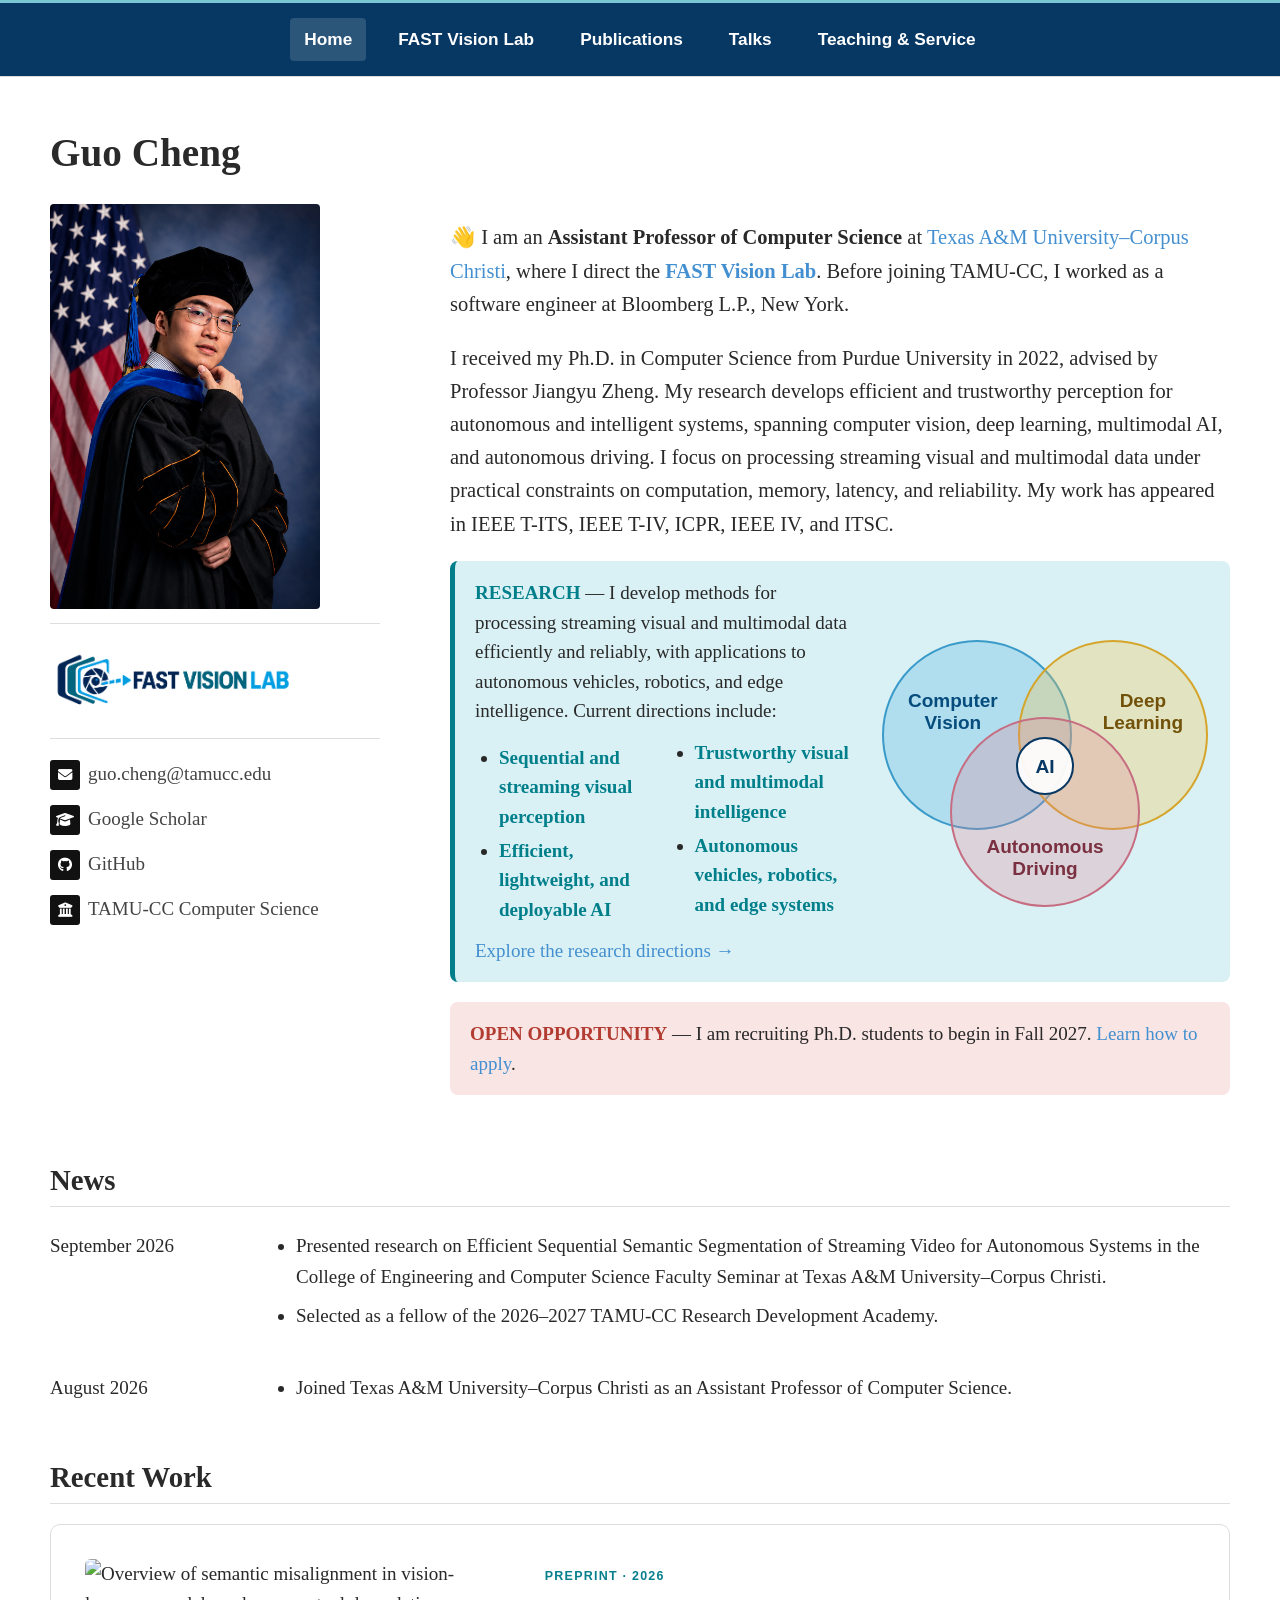
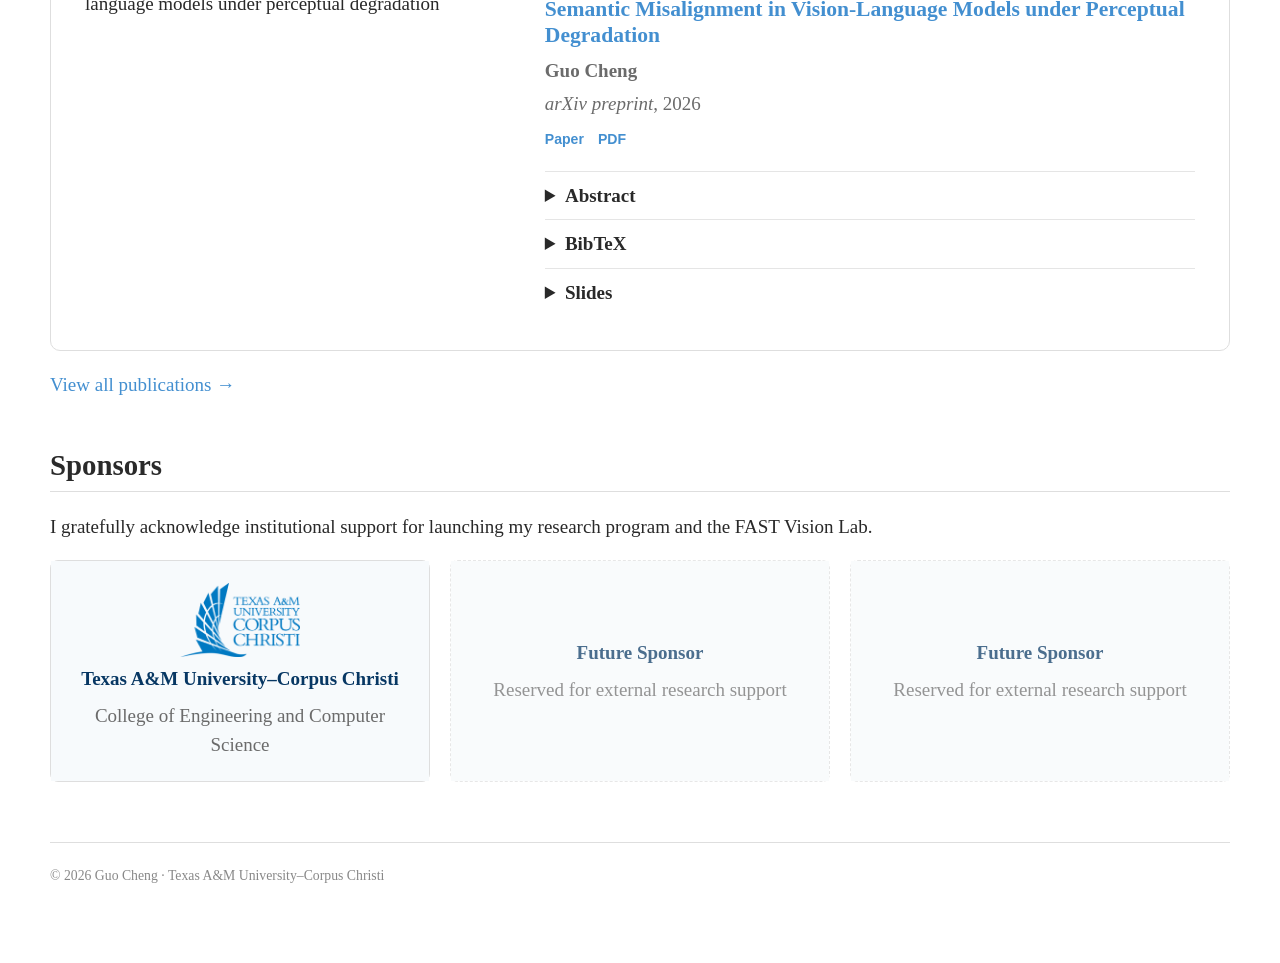
==== index.html @ 3c53c84c "update" ====
<!doctype html><!-- VERSION 13: LARGER HOME TEXT + CURRENT NEWS --><html lang="en"><head><meta charset="utf-8"><meta name="viewport" content="width=device-width,initial-scale=1"><title>Guo Cheng | Computer Science | TAMU-CC</title><meta name="description" content="Guo Cheng is an Assistant Professor of Computer Science at Texas A&M University-Corpus Christi and director of the FAST Vision Lab."><link rel="stylesheet" href="style.css?v=13"><link rel="stylesheet" href="https://cdnjs.cloudflare.com/ajax/libs/font-awesome/6.5.1/css/all.min.css"></head><body>
<nav class="nav" aria-label="Primary navigation"><div class="nav-inner"><a class="active" href="index.html">Home</a><a href="lab.html">FAST Vision Lab</a><a href="publications.html">Publications</a><a href="talks.html">Talks</a><a href="services.html">Teaching &amp; Service</a></div></nav>
<div class="home-shell">
<div class="profile-row">
<aside class="sidebar"><h1>Guo Cheng</h1><img class="portrait" src="assets/profile.jpg" alt="Guo Cheng">
  <div class="lab-mini"><a href="lab.html"><img src="fast-vision-lab-logo.png" width="245" alt="FAST Vision Lab"></a></div>
  <ul class="side-links">
    <li><a href="mailto:guo.cheng@tamucc.edu"><i class="fa-solid fa-envelope"></i>guo.cheng@tamucc.edu</a></li>
    <li><a href="https://scholar.google.com/citations?user=oC_HjTEAAAAJ&amp;hl=en"><i class="fa-solid fa-graduation-cap"></i>Google Scholar</a></li>
    <li><a href="" aria-label="GitHub profile link to be added"><i class="fa-brands fa-github"></i>GitHub</a></li>
    <li><a href="https://www.tamucc.edu/engineering/departments/computer-science/"><i class="fa-solid fa-building-columns"></i>TAMU-CC Computer Science</a></li>
  </ul>
</aside>
<main class="main">
  <section class="intro"><p>👋 I am an <strong>Assistant Professor of Computer Science</strong> at <a href="https://www.tamucc.edu/">Texas A&amp;M University&ndash;Corpus Christi</a>, where I direct the <a href="lab.html"><strong>FAST Vision Lab</strong></a>. Before joining TAMU-CC, I worked as a software engineer at Bloomberg L.P., New York.</p>
  <p>I received my Ph.D. in Computer Science from Purdue University in 2022, advised by Professor Jiangyu Zheng. My research develops efficient and trustworthy perception for autonomous and intelligent systems, spanning computer vision, deep learning, multimodal AI, and autonomous driving. I focus on processing streaming visual and multimodal data under practical constraints on computation, memory, latency, and reliability. My work has appeared in IEEE T-ITS, IEEE T-IV, ICPR, IEEE IV, and ITSC.</p></section>
  <div class="notice research"><div class="research-box-layout"><div><strong>RESEARCH</strong> &mdash; I develop methods for processing streaming visual and multimodal data efficiently and reliably, with applications to autonomous vehicles, robotics, and edge intelligence. Current directions include:
    <ul class="research-list"><li><strong>Sequential and streaming visual perception</strong></li><li><strong>Efficient, lightweight, and deployable AI</strong></li><li><strong>Trustworthy visual and multimodal intelligence</strong></li><li><strong>Autonomous vehicles, robotics, and edge systems</strong></li></ul>
    <a href="lab.html#research">Explore the research directions &rarr;</a></div>
    <div class="research-map" role="img" aria-label="Three-circle Venn diagram of Computer Vision, Deep Learning, and Autonomous Driving, with AI at their shared center"><div class="venn-circle venn-vision"><span>Computer<br>Vision</span></div><div class="venn-circle venn-learning"><span>Deep<br>Learning</span></div><div class="venn-circle venn-driving"><span>Autonomous<br>Driving</span></div><div class="venn-core">AI</div></div></div>
  </div>
  <div class="notice open"><strong>OPEN OPPORTUNITY</strong> &mdash; I am recruiting Ph.D. students to begin in Fall 2027. <a href="lab.html#join">Learn how to apply</a>.</div>

</main>
</div>
<div class="home-wide">

  <section><h2>News</h2>
    <div class="news-row"><div class="news-date">September 2026</div><ul><li>Presented research on Efficient Sequential Semantic Segmentation of Streaming Video for Autonomous Systems in the College of Engineering and Computer Science Faculty Seminar at Texas A&amp;M University&ndash;Corpus Christi.</li><li>Selected as a fellow of the 2026&ndash;2027 TAMU-CC Research Development Academy.</li></ul></div>
    <div class="news-row"><div class="news-date">August 2026</div><ul><li>Joined Texas A&amp;M University&ndash;Corpus Christi as an Assistant Professor of Computer Science.</li></ul></div>
  </section>

  <section><h2>Recent Work</h2>
    <article class="featured-work">
      <div class="work-visual"><img class="work-image" src="assets/vlm-degradation-figure.png" alt="Overview of semantic misalignment in vision-language models under perceptual degradation"></div>
      <div class="work-details"><span class="work-type">Preprint &middot; 2026</span><h3><a href="https://arxiv.org/abs/2601.08355">Semantic Misalignment in Vision-Language Models under Perceptual Degradation</a></h3><p class="authors"><strong>Guo Cheng</strong></p><p class="venue"><em>arXiv preprint</em>, 2026</p><div class="links"><a href="https://arxiv.org/abs/2601.08355">Paper</a><a href="https://arxiv.org/pdf/2601.08355">PDF</a></div>
      <div class="work-extras"><details><summary>Abstract</summary><p>Vision-language models are increasingly used in autonomous driving and embodied AI, but their behavior under realistic visual-perception degradation remains insufficiently understood. This work studies semantic misalignment using controlled degradation of semantic segmentation on Cityscapes. It introduces language-level measures of hallucination, critical omission, and safety misinterpretation, revealing a disconnect between pixel-level robustness and downstream multimodal reliability.</p></details>
      <details><summary>BibTeX</summary><pre><code>@article{cheng2026semantic,
  title={Semantic Misalignment in Vision-Language Models
         under Perceptual Degradation},
  author={Cheng, Guo},
  journal={arXiv preprint arXiv:2601.08355},
  year={2026}
}</code></pre></details>
      <details><summary>Slides</summary><p>Presentation slides will be added when a public version is available.</p></details></div></div>
    </article>
    <p><a href="publications.html">View all publications &rarr;</a></p>
  </section>

  <section><h2>Sponsors</h2><p>I gratefully acknowledge institutional support for launching my research program and the FAST Vision Lab.</p>
    <div class="sponsor-grid">
      <a class="sponsor-card" href="https://www.tamucc.edu/engineering/" aria-label="Texas A&amp;M University-Corpus Christi College of Engineering and Computer Science"><div class="sponsor-placeholder"><img class="sponsor-logo" src="assets/tamucc-coecs-logo.png" alt="TAMU-CC College of Engineering and Computer Science"><strong>Texas A&amp;M University&ndash;Corpus Christi</strong><span>College of Engineering and Computer Science</span></div></a>
      <div class="sponsor-card future"><div class="sponsor-placeholder"><strong>Future Sponsor</strong><span>Reserved for external research support</span></div></div>
      <div class="sponsor-card future"><div class="sponsor-placeholder"><strong>Future Sponsor</strong><span>Reserved for external research support</span></div></div>
    </div>
  </section>
  <footer class="footer">&copy; <span class="year">2026</span> Guo Cheng &middot; Texas A&amp;M University&ndash;Corpus Christi</footer>
</div></div><script>document.querySelectorAll('.year').forEach(e=>e.textContent=new Date().getFullYear())</script></body></html>
---- style.css ----
:root{--navy:#073763;--teal:#087f8c;--cyan:#00a7cf;--sea-blue:#d9f1f4;--sea-blue-emphasis:#007f8b;--ink:#292929;--muted:#6b6b6b;--line:#dedede;--paper:#fff;--soft:#f6f8fa;--red:#b23b32;--max:1500px}
*{box-sizing:border-box}html{scroll-behavior:smooth}body{margin:0;background:var(--paper);color:var(--ink);font-family:Georgia,"Times New Roman",serif;font-size:17px;line-height:1.55}a{color:#438fd0;text-decoration:none}a:hover,a:focus{text-decoration:underline;color:var(--teal)}
.nav{border-top:3px solid #78c5d4;border-bottom:1px solid var(--line);background:var(--navy)}.nav-inner{max-width:var(--max);margin:auto;padding:15px 50px;display:flex;align-items:center;justify-content:center;gap:18px;flex-wrap:wrap}.nav a{padding:8px 14px;color:#fff;font-family:"Segoe UI",Arial,sans-serif;font-size:1.08rem;font-weight:600;border-radius:4px}.nav a:hover,.nav a.active{background:rgba(255,255,255,.15);color:#fff;text-decoration:none}
.home-shell{max-width:var(--max);margin:auto;padding:54px 50px}.profile-row{display:grid;grid-template-columns:330px minmax(0,1fr);column-gap:70px;align-items:start}.sidebar{position:static;min-width:0}.sidebar h1{margin:0 0 30px;font-size:2.45rem;line-height:1.1}.portrait{width:100%;max-width:270px;display:block;border-radius:4px}.lab-mini{margin:14px 0;padding:16px 0;border-top:1px solid var(--line);border-bottom:1px solid var(--line)}.lab-mini img{width:245px;max-width:100%;height:auto;display:block}.side-links{list-style:none;margin:20px 0;padding:0}.side-links li{margin:14px 0}.side-links i{display:inline-grid;place-items:center;width:30px;height:30px;margin-right:8px;background:#111;color:#fff;border-radius:3px;font-size:.9rem}.side-links a{color:#444}.main{min-width:0;padding-top:70px}.home-wide{width:100%;min-width:0;margin-top:24px;clear:both}.intro{font-size:1.06rem}.notice{margin:20px 0;padding:17px 20px;border-radius:8px}.notice.research{background:var(--sea-blue);border-left:5px solid var(--sea-blue-emphasis)}.notice.open{background:#f9e5e3}.notice.research .research-box-layout>div>strong,.notice.research .research-list strong{color:var(--sea-blue-emphasis)}.notice.open strong{color:var(--red)}.home-open{margin:0 0 32px}
h1,h2,h3{color:#2a2a2a;line-height:1.22}h2{margin:48px 0 20px;padding-bottom:8px;border-bottom:1px solid var(--line);font-size:1.65rem}h3{font-size:1.13rem}.research-box-layout{display:grid;grid-template-columns:minmax(0,1fr) 330px;gap:25px;align-items:center}.research-list{columns:2;column-gap:35px;margin:12px 0 9px;padding-left:24px}.research-list li{margin:5px 0;break-inside:avoid}.research-map{position:relative;height:270px;min-width:300px}.venn-circle{position:absolute;width:190px;height:190px;border:2px solid;border-radius:50%;font-family:"Segoe UI",Arial,sans-serif;font-weight:800;text-align:center}.venn-circle span{position:absolute;line-height:1.18}.venn-vision{left:2px;top:3px;border-color:#3a9ac9;background:rgba(83,176,220,.30);color:#064d7d}.venn-vision span{left:24px;top:48px}.venn-learning{right:2px;top:3px;border-color:#d5a52c;background:rgba(244,196,75,.30);color:#72520a}.venn-learning span{right:23px;top:48px}.venn-driving{left:70px;bottom:0;border-color:#c76d82;background:rgba(222,125,147,.27);color:#7a3040}.venn-driving span{left:50%;bottom:24px;transform:translateX(-50%)}.venn-core{position:absolute;left:50%;top:48%;transform:translate(-50%,-50%);z-index:4;display:grid;place-items:center;width:58px;height:58px;border:2px solid var(--navy);border-radius:50%;background:rgba(255,255,255,.92);color:var(--navy);font-family:"Segoe UI",Arial,sans-serif;font-size:1.2rem;font-weight:900}.year-block{display:grid;grid-template-columns:100px minmax(0,1fr);gap:24px;margin:15px 0 26px}.year-label{font-weight:bold;color:var(--navy)}.year-items{margin:0;padding-left:22px}.year-items li{margin-bottom:9px}.news-row{display:grid;grid-template-columns:190px minmax(0,1fr);gap:34px;margin:24px 0 34px}.news-date{font-weight:400}.news-row ul{margin:0;padding-left:22px}.news-row li{margin:0 0 8px}
.work-type{color:var(--teal);font-family:"Segoe UI",Arial,sans-serif;font-size:.78rem;font-weight:800;letter-spacing:.1em;text-transform:uppercase}.authors,.venue{margin:4px 0;color:var(--muted)}.links a{display:inline-block;margin:7px 14px 0 0;font-family:"Segoe UI",Arial,sans-serif;font-size:.88rem;font-weight:700}.featured-work{display:grid;grid-template-columns:minmax(260px,38%) minmax(0,1fr);gap:38px;padding:34px;border:1px solid var(--line);border-radius:10px;background:#fff}.work-visual{min-height:320px}.work-image{display:block;width:100%;height:100%;min-height:320px;max-height:460px;object-fit:contain;border-radius:6px;background:#fff}.figure-placeholder{height:100%;min-height:320px;display:flex;flex-direction:column;align-items:center;justify-content:center;gap:9px;padding:25px;background:linear-gradient(145deg,#eef4f7,#dce8ed);border:1px dashed #aabcc5;border-radius:6px;color:#617680;font-family:"Segoe UI",Arial,sans-serif;text-align:center}.figure-placeholder span{font-size:.9rem}.work-details h3{font-size:1.35rem;margin:7px 0}.work-extras{margin-top:18px}.work-extras details{padding:9px 0;border-top:1px solid #e5e5e5}.work-extras summary{cursor:pointer;font-weight:700}.work-extras pre{overflow:auto;padding:14px;background:var(--soft);border-radius:5px;font-size:.82rem;line-height:1.4}.sponsor-grid{display:grid;grid-template-columns:repeat(3,1fr);gap:20px}.sponsor-card{min-height:170px;display:block;border:1px solid var(--line);border-radius:8px;background:#fff;color:var(--ink)}.sponsor-card:hover{text-decoration:none;box-shadow:0 6px 20px rgba(7,55,99,.1)}.sponsor-placeholder{height:100%;min-height:170px;display:flex;flex-direction:column;align-items:center;justify-content:center;gap:7px;padding:22px;text-align:center;background:#f7fafc}.sponsor-logo{display:block;max-width:250px;max-height:74px;object-fit:contain}.sponsor-placeholder strong{color:var(--navy)}.sponsor-placeholder span,.sponsor-placeholder small{color:var(--muted)}.sponsor-card.future{border-style:dashed;opacity:.72}
.page{max-width:var(--max);margin:auto;padding:50px}.lab-hero{display:grid;grid-template-columns:minmax(260px,500px) minmax(0,1fr);gap:55px;align-items:center;padding:28px 0 42px;border-bottom:1px solid var(--line)}.lab-hero img{width:100%;height:auto}.lab-hero h1{font-size:3rem;margin:0 0 10px}.tagline{font-size:1.18rem;color:var(--muted)}.lab-subnav{position:sticky;top:0;z-index:10;margin:0 -50px;padding:10px 50px;background:rgba(255,255,255,.96);border-bottom:1px solid var(--line);font-family:"Segoe UI",Arial,sans-serif}.lab-subnav a{margin-right:22px;color:var(--navy);font-weight:700;font-size:.9rem}.empty-publications{display:grid;grid-template-columns:repeat(3,1fr);gap:18px}.empty-publication{min-height:150px;display:grid;place-items:center;padding:24px;border:1px dashed #aabcc5;border-radius:7px;background:var(--soft);color:var(--muted);text-align:center}
.cards{display:grid;grid-template-columns:repeat(3,1fr);gap:22px}.card{padding:24px;border:1px solid var(--line);border-top:4px solid var(--teal);border-radius:7px;background:#fff}.card .icon{font-size:1.65rem}.card h3{margin:8px 0}.pub{padding:18px 0;border-bottom:1px solid #e7e7e7}.pub .label{color:var(--teal);font-family:"Segoe UI",Arial,sans-serif;font-size:.76rem;font-weight:800;text-transform:uppercase}.pub h3{margin:4px 0}.me{font-weight:bold}.team-card{display:grid;grid-template-columns:150px 1fr;gap:24px;align-items:start;padding:22px;border:1px solid var(--line);border-radius:8px}.team-card img{width:150px;border-radius:5px}.opportunity{padding:25px;background:#f9e5e3;border-left:5px solid var(--red);border-radius:6px}.button{display:inline-block;padding:9px 15px;background:var(--navy);color:#fff!important;border-radius:4px;font-family:"Segoe UI",Arial,sans-serif;font-weight:700}.record{padding:18px 0;border-bottom:1px solid var(--line)}.record p{color:var(--muted)}.columns{display:grid;grid-template-columns:1fr 1fr;gap:40px}.footer{margin-top:60px;padding:22px 0;border-top:1px solid var(--line);color:#888;font-size:.86rem}
.publication-page{max-width:1280px}.pub-list{list-style:none;margin:0;padding:0}.pub-list li{display:grid;grid-template-columns:64px 54px minmax(0,1fr);gap:10px;padding:12px 0;border-bottom:1px solid #ececec}.pub-year{color:var(--muted);font-variant-numeric:tabular-nums}.pub-tag{color:var(--teal);font-family:"Segoe UI",Arial,sans-serif;font-weight:800}.pub-title{font-weight:700}
@media(max-width:950px){.home-shell{padding:35px 24px}.profile-row{grid-template-columns:1fr;gap:10px}.sidebar{position:static}.sidebar h1{margin-bottom:20px}.portrait{max-width:230px}.main{padding-top:15px}.home-wide{margin-top:24px}.research-box-layout{grid-template-columns:1fr}.research-map{max-width:390px;width:100%;margin:0 auto}.lab-hero{grid-template-columns:1fr}.cards,.sponsor-grid,.empty-publications{grid-template-columns:1fr}.featured-work{grid-template-columns:1fr}.page{padding:35px 24px}.lab-subnav{margin:0 -24px;padding:10px 24px}.columns{grid-template-columns:1fr}.team-card{grid-template-columns:1fr}.nav-inner{justify-content:center;padding:12px 18px}}
@media(max-width:600px){body{font-size:16px}.year-block,.news-row{grid-template-columns:1fr;gap:5px}.research-list{columns:1}.pub-list li{grid-template-columns:54px 48px minmax(0,1fr);gap:7px}.nav-inner{gap:4px}.nav a{padding:7px 9px;font-size:.92rem}.lab-hero h1{font-size:2.35rem}.featured-work{padding:20px}.work-visual,.figure-placeholder{min-height:220px}}

/* Home-page readability */
.home-shell,.home-wide{font-size:19px}.home-shell .intro{font-size:1.08em;line-height:1.62}.home-wide h2{font-size:1.8rem}.home-wide .news-row{line-height:1.62}
@media(max-width:600px){.home-shell,.home-wide{font-size:17px}.home-shell .intro{font-size:1em}}
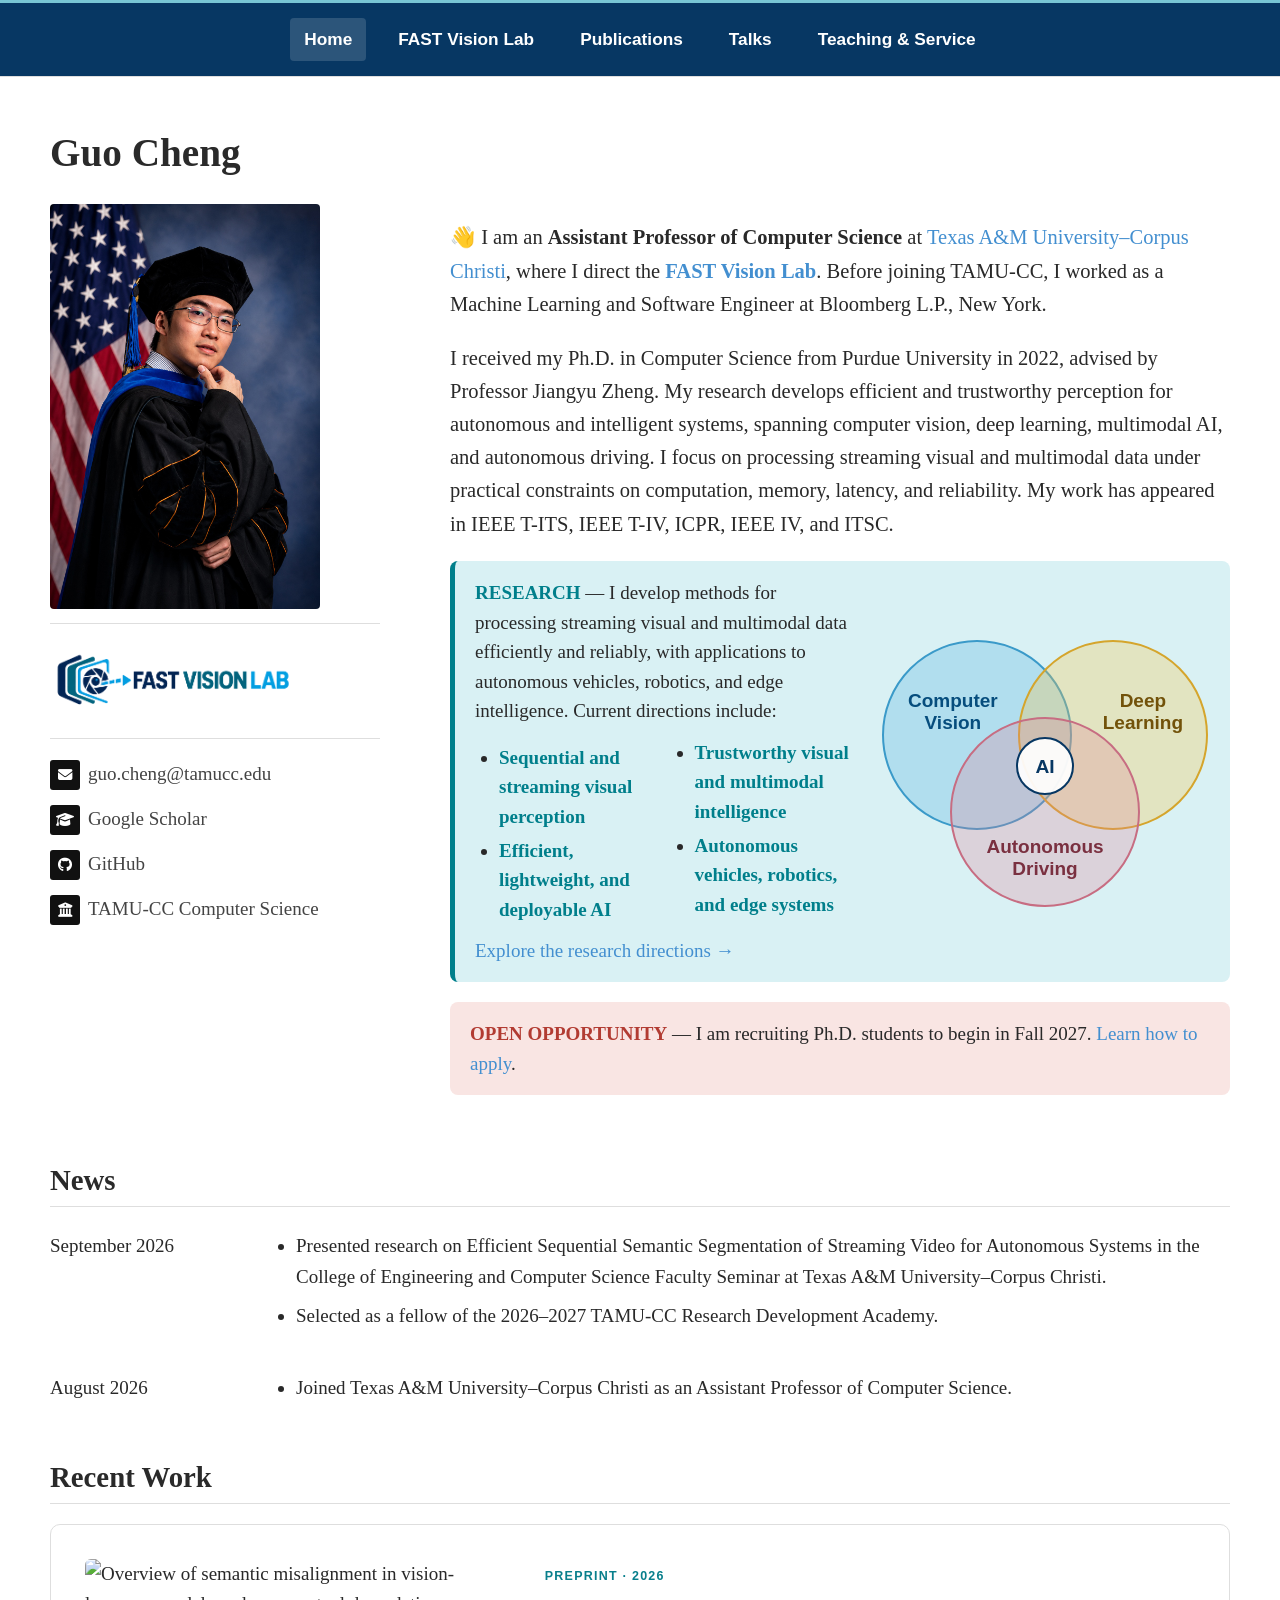
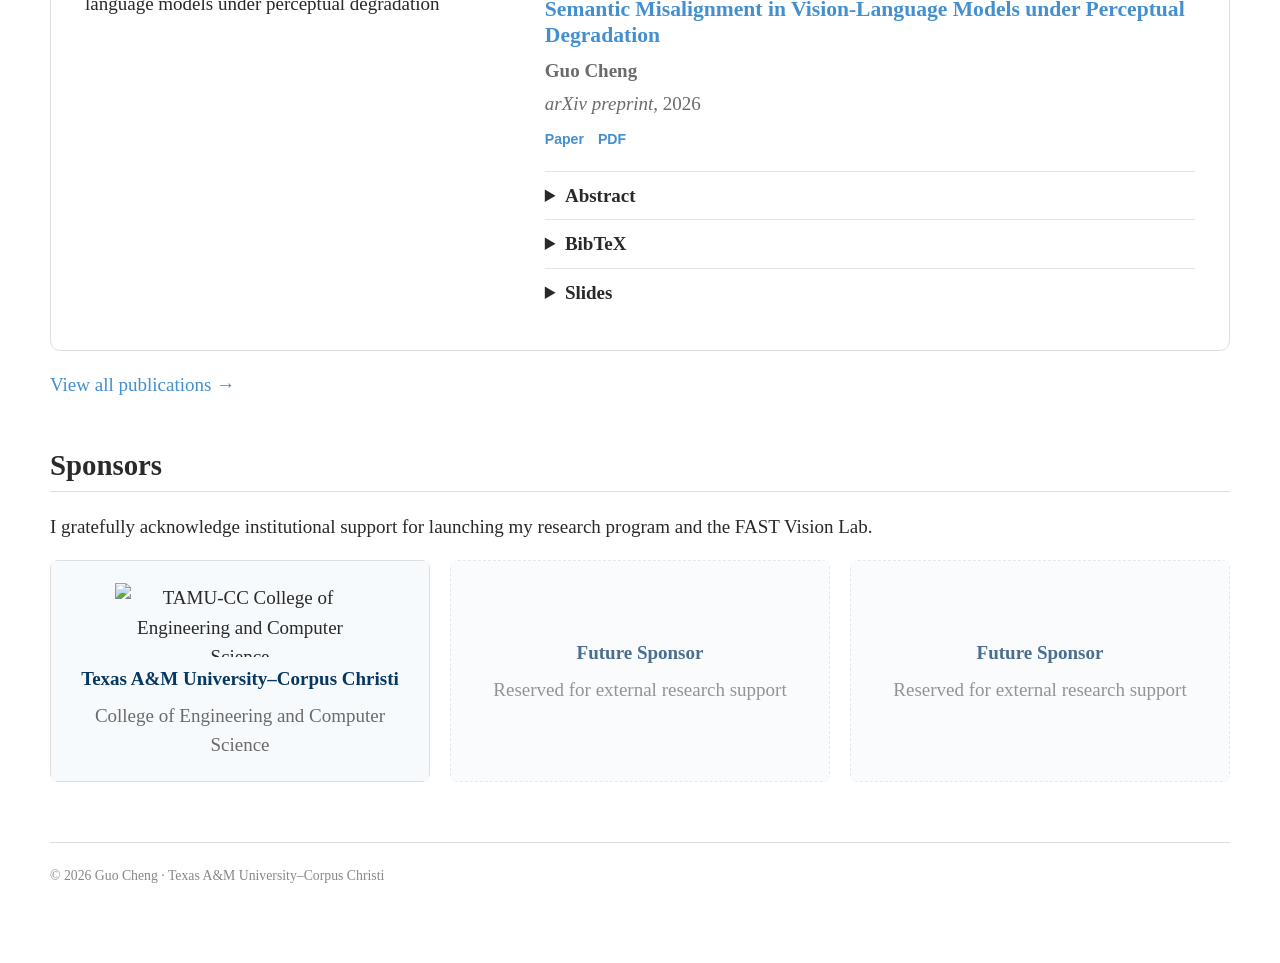
==== commit 8055c050: "update" ====
--- a/index.html
+++ b/index.html
@@ -1,4 +1,4 @@
-<!doctype html><!-- VERSION 13: LARGER HOME TEXT + CURRENT NEWS --><html lang="en"><head><meta charset="utf-8"><meta name="viewport" content="width=device-width,initial-scale=1"><title>Guo Cheng | Computer Science | TAMU-CC</title><meta name="description" content="Guo Cheng is an Assistant Professor of Computer Science at Texas A&M University-Corpus Christi and director of the FAST Vision Lab."><link rel="stylesheet" href="style.css?v=13"><link rel="stylesheet" href="https://cdnjs.cloudflare.com/ajax/libs/font-awesome/6.5.1/css/all.min.css"></head><body>
+<!doctype html><!-- VERSION 14: RESPONSIVE PORTRAIT LAYOUT --><html lang="en"><head><meta charset="utf-8"><meta name="viewport" content="width=device-width,initial-scale=1"><title>Guo Cheng | Computer Science | TAMU-CC</title><meta name="description" content="Guo Cheng is an Assistant Professor of Computer Science at Texas A&M University-Corpus Christi and director of the FAST Vision Lab."><link rel="stylesheet" href="style.css?v=14"><link rel="stylesheet" href="https://cdnjs.cloudflare.com/ajax/libs/font-awesome/6.5.1/css/all.min.css"></head><body>
 <nav class="nav" aria-label="Primary navigation"><div class="nav-inner"><a class="active" href="index.html">Home</a><a href="lab.html">FAST Vision Lab</a><a href="publications.html">Publications</a><a href="talks.html">Talks</a><a href="services.html">Teaching &amp; Service</a></div></nav>
 <div class="home-shell">
 <div class="profile-row">
@@ -12,7 +12,7 @@
   </ul>
 </aside>
 <main class="main">
-  <section class="intro"><p>👋 I am an <strong>Assistant Professor of Computer Science</strong> at <a href="https://www.tamucc.edu/">Texas A&amp;M University&ndash;Corpus Christi</a>, where I direct the <a href="lab.html"><strong>FAST Vision Lab</strong></a>. Before joining TAMU-CC, I worked as a software engineer at Bloomberg L.P., New York.</p>
+  <section class="intro"><p>👋 I am an <strong>Assistant Professor of Computer Science</strong> at <a href="https://www.tamucc.edu/">Texas A&amp;M University&ndash;Corpus Christi</a>, where I direct the <a href="lab.html"><strong>FAST Vision Lab</strong></a>. Before joining TAMU-CC, I worked as a Machine Learning and Software Engineer at Bloomberg L.P., New York.</p>
   <p>I received my Ph.D. in Computer Science from Purdue University in 2022, advised by Professor Jiangyu Zheng. My research develops efficient and trustworthy perception for autonomous and intelligent systems, spanning computer vision, deep learning, multimodal AI, and autonomous driving. I focus on processing streaming visual and multimodal data under practical constraints on computation, memory, latency, and reliability. My work has appeared in IEEE T-ITS, IEEE T-IV, ICPR, IEEE IV, and ITSC.</p></section>
   <div class="notice research"><div class="research-box-layout"><div><strong>RESEARCH</strong> &mdash; I develop methods for processing streaming visual and multimodal data efficiently and reliably, with applications to autonomous vehicles, robotics, and edge intelligence. Current directions include:
     <ul class="research-list"><li><strong>Sequential and streaming visual perception</strong></li><li><strong>Efficient, lightweight, and deployable AI</strong></li><li><strong>Trustworthy visual and multimodal intelligence</strong></li><li><strong>Autonomous vehicles, robotics, and edge systems</strong></li></ul>
@@ -49,7 +49,7 @@
 
   <section><h2>Sponsors</h2><p>I gratefully acknowledge institutional support for launching my research program and the FAST Vision Lab.</p>
     <div class="sponsor-grid">
-      <a class="sponsor-card" href="https://www.tamucc.edu/engineering/" aria-label="Texas A&amp;M University-Corpus Christi College of Engineering and Computer Science"><div class="sponsor-placeholder"><img class="sponsor-logo" src="assets/tamucc-coecs-logo.png" alt="TAMU-CC College of Engineering and Computer Science"><strong>Texas A&amp;M University&ndash;Corpus Christi</strong><span>College of Engineering and Computer Science</span></div></a>
+      <a class="sponsor-card" href="https://www.tamucc.edu/engineering/" aria-label="Texas A&amp;M University-Corpus Christi College of Engineering and Computer Science"><div class="sponsor-placeholder"><img class="sponsor-logo" src="assets/tamucc-coecs-logo.jpg" alt="TAMU-CC College of Engineering and Computer Science"><strong>Texas A&amp;M University&ndash;Corpus Christi</strong><span>College of Engineering and Computer Science</span></div></a>
       <div class="sponsor-card future"><div class="sponsor-placeholder"><strong>Future Sponsor</strong><span>Reserved for external research support</span></div></div>
       <div class="sponsor-card future"><div class="sponsor-placeholder"><strong>Future Sponsor</strong><span>Reserved for external research support</span></div></div>
     </div>
--- a/style.css
+++ b/style.css
@@ -12,4 +12,5 @@
 
 /* Home-page readability */
 .home-shell,.home-wide{font-size:19px}.home-shell .intro{font-size:1.08em;line-height:1.62}.home-wide h2{font-size:1.8rem}.home-wide .news-row{line-height:1.62}
+@media(min-width:951px) and (max-width:1250px){.profile-row{grid-template-columns:280px minmax(0,1fr);column-gap:40px}.research-box-layout{grid-template-columns:minmax(0,1fr)}.research-list{columns:1}.research-map{width:100%;max-width:390px;min-width:0;margin:12px auto 0}}
 @media(max-width:600px){.home-shell,.home-wide{font-size:17px}.home-shell .intro{font-size:1em}}
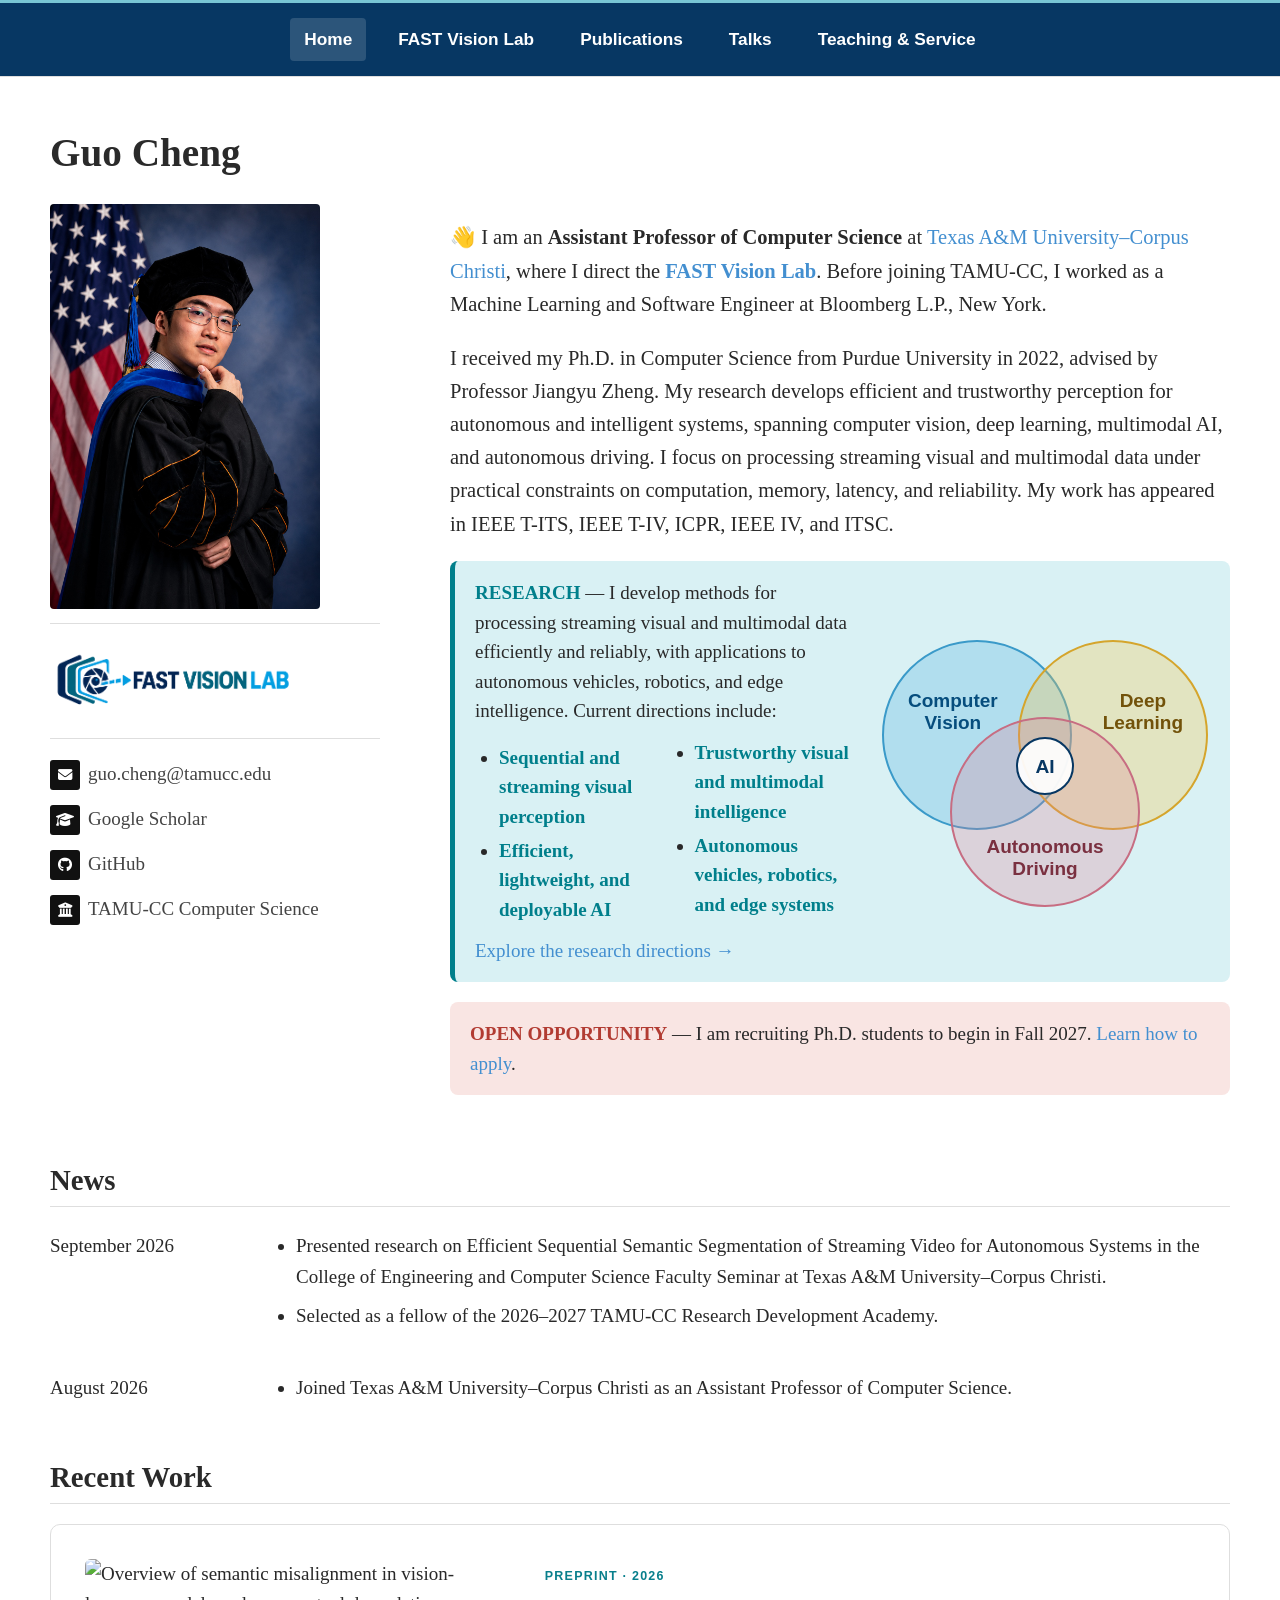
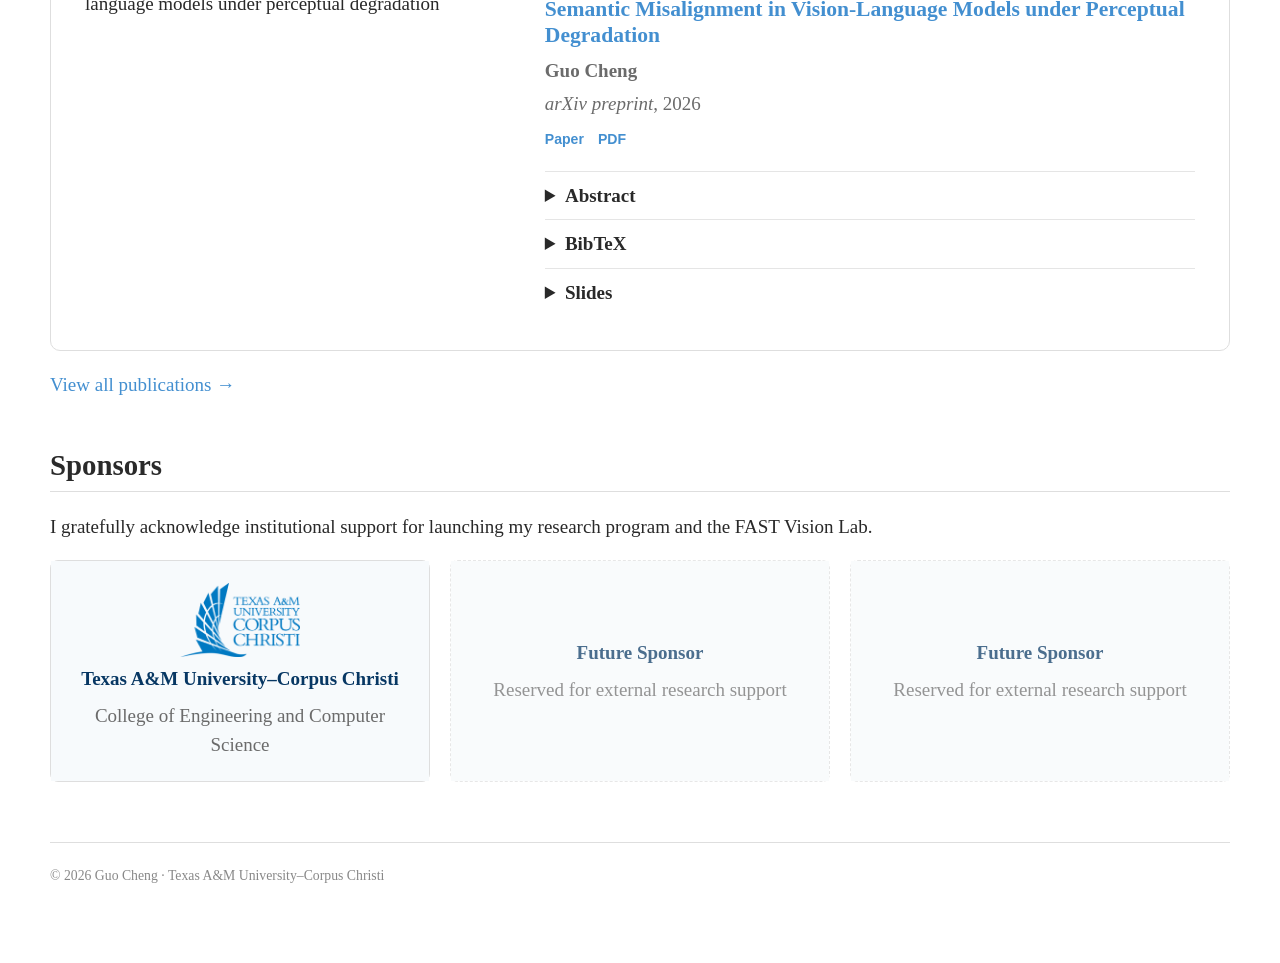
==== commit 5178fd93: "update" ====
--- a/index.html
+++ b/index.html
@@ -49,7 +49,7 @@
 
   <section><h2>Sponsors</h2><p>I gratefully acknowledge institutional support for launching my research program and the FAST Vision Lab.</p>
     <div class="sponsor-grid">
-      <a class="sponsor-card" href="https://www.tamucc.edu/engineering/" aria-label="Texas A&amp;M University-Corpus Christi College of Engineering and Computer Science"><div class="sponsor-placeholder"><img class="sponsor-logo" src="assets/tamucc-coecs-logo.jpg" alt="TAMU-CC College of Engineering and Computer Science"><strong>Texas A&amp;M University&ndash;Corpus Christi</strong><span>College of Engineering and Computer Science</span></div></a>
+      <a class="sponsor-card" href="https://www.tamucc.edu/engineering/" aria-label="Texas A&amp;M University-Corpus Christi College of Engineering and Computer Science"><div class="sponsor-placeholder"><img class="sponsor-logo" src="assets/tamucc-coecs-logo.png" alt="TAMU-CC College of Engineering and Computer Science"><strong>Texas A&amp;M University&ndash;Corpus Christi</strong><span>College of Engineering and Computer Science</span></div></a>
       <div class="sponsor-card future"><div class="sponsor-placeholder"><strong>Future Sponsor</strong><span>Reserved for external research support</span></div></div>
       <div class="sponsor-card future"><div class="sponsor-placeholder"><strong>Future Sponsor</strong><span>Reserved for external research support</span></div></div>
     </div>
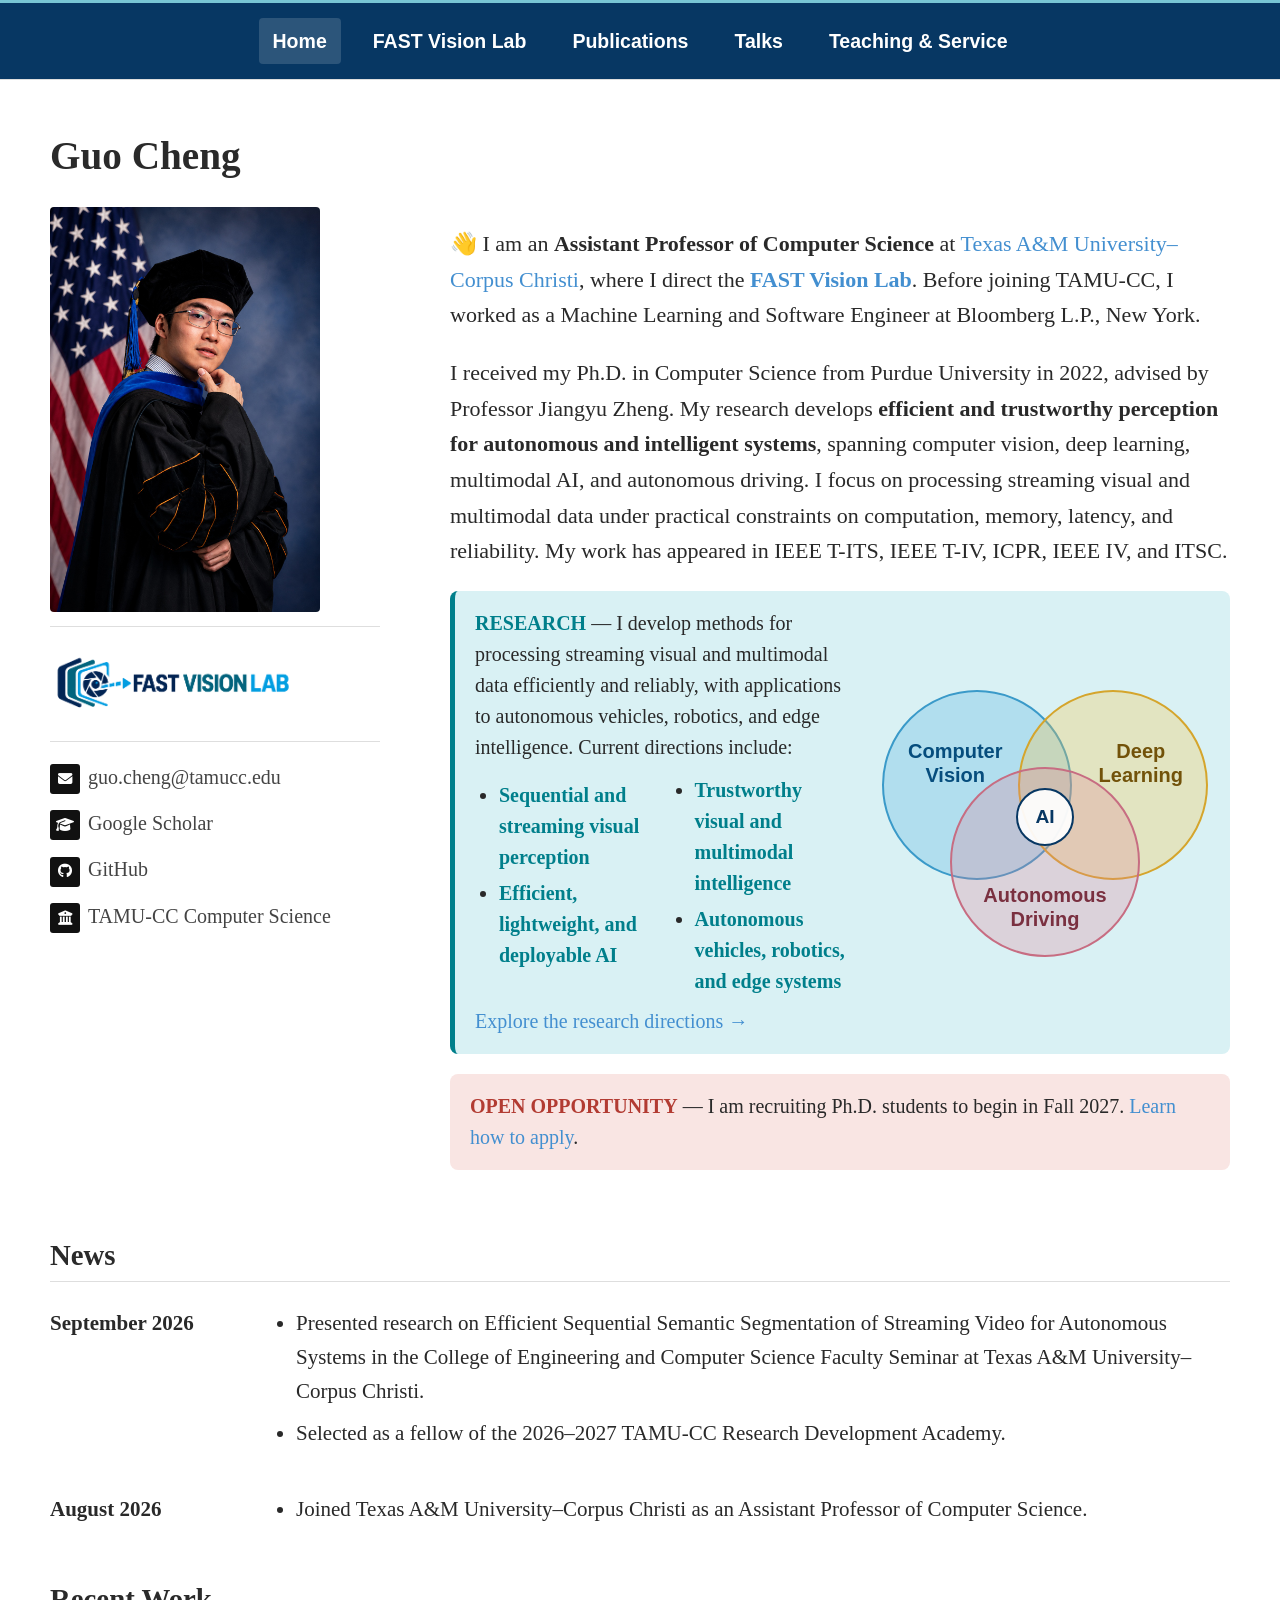
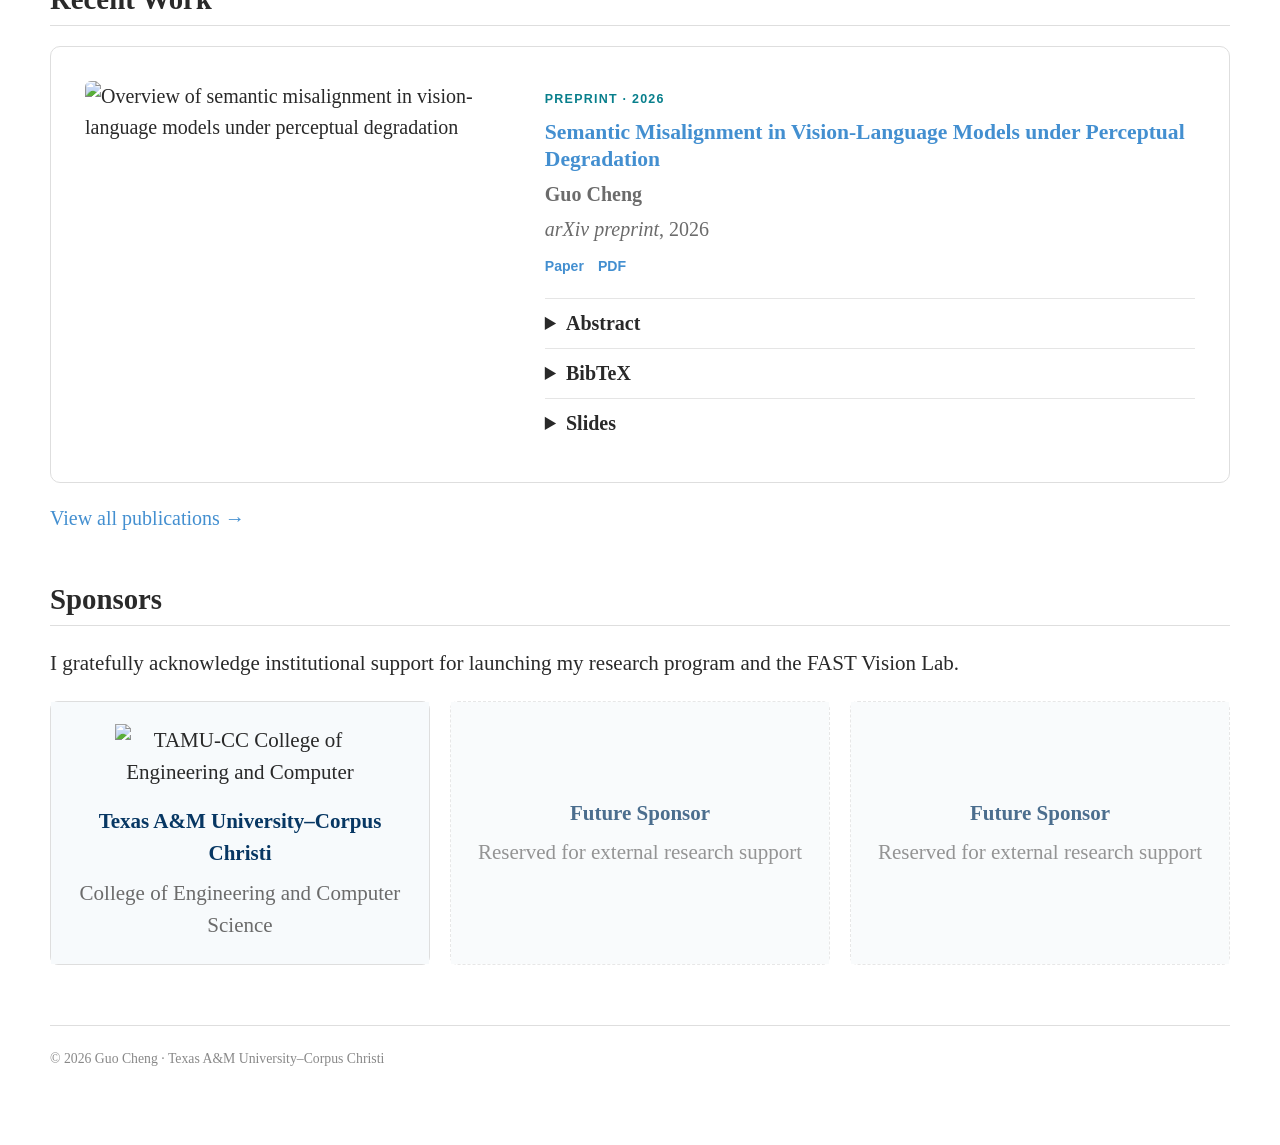
==== commit 1a46efec: "update" ====
--- a/index.html
+++ b/index.html
@@ -1,4 +1,4 @@
-<!doctype html><!-- VERSION 14: RESPONSIVE PORTRAIT LAYOUT --><html lang="en"><head><meta charset="utf-8"><meta name="viewport" content="width=device-width,initial-scale=1"><title>Guo Cheng | Computer Science | TAMU-CC</title><meta name="description" content="Guo Cheng is an Assistant Professor of Computer Science at Texas A&M University-Corpus Christi and director of the FAST Vision Lab."><link rel="stylesheet" href="style.css?v=14"><link rel="stylesheet" href="https://cdnjs.cloudflare.com/ajax/libs/font-awesome/6.5.1/css/all.min.css"></head><body>
+<!doctype html><!-- VERSION 15: LARGER TYPOGRAPHY --><html lang="en"><head><meta charset="utf-8"><meta name="viewport" content="width=device-width,initial-scale=1"><title>Guo Cheng | Computer Science | TAMU-CC</title><meta name="description" content="Guo Cheng is an Assistant Professor of Computer Science at Texas A&M University-Corpus Christi and director of the FAST Vision Lab."><link rel="stylesheet" href="style.css?v=15"><link rel="stylesheet" href="https://cdnjs.cloudflare.com/ajax/libs/font-awesome/6.5.1/css/all.min.css"></head><body>
 <nav class="nav" aria-label="Primary navigation"><div class="nav-inner"><a class="active" href="index.html">Home</a><a href="lab.html">FAST Vision Lab</a><a href="publications.html">Publications</a><a href="talks.html">Talks</a><a href="services.html">Teaching &amp; Service</a></div></nav>
 <div class="home-shell">
 <div class="profile-row">
@@ -13,7 +13,7 @@
 </aside>
 <main class="main">
   <section class="intro"><p>👋 I am an <strong>Assistant Professor of Computer Science</strong> at <a href="https://www.tamucc.edu/">Texas A&amp;M University&ndash;Corpus Christi</a>, where I direct the <a href="lab.html"><strong>FAST Vision Lab</strong></a>. Before joining TAMU-CC, I worked as a Machine Learning and Software Engineer at Bloomberg L.P., New York.</p>
-  <p>I received my Ph.D. in Computer Science from Purdue University in 2022, advised by Professor Jiangyu Zheng. My research develops efficient and trustworthy perception for autonomous and intelligent systems, spanning computer vision, deep learning, multimodal AI, and autonomous driving. I focus on processing streaming visual and multimodal data under practical constraints on computation, memory, latency, and reliability. My work has appeared in IEEE T-ITS, IEEE T-IV, ICPR, IEEE IV, and ITSC.</p></section>
+  <p>I received my Ph.D. in Computer Science from Purdue University in 2022, advised by Professor Jiangyu Zheng. My research develops <strong>efficient and trustworthy perception for autonomous and intelligent systems</strong>, spanning computer vision, deep learning, multimodal AI, and autonomous driving. I focus on processing streaming visual and multimodal data under practical constraints on computation, memory, latency, and reliability. My work has appeared in IEEE T-ITS, IEEE T-IV, ICPR, IEEE IV, and ITSC.</p></section>
   <div class="notice research"><div class="research-box-layout"><div><strong>RESEARCH</strong> &mdash; I develop methods for processing streaming visual and multimodal data efficiently and reliably, with applications to autonomous vehicles, robotics, and edge intelligence. Current directions include:
     <ul class="research-list"><li><strong>Sequential and streaming visual perception</strong></li><li><strong>Efficient, lightweight, and deployable AI</strong></li><li><strong>Trustworthy visual and multimodal intelligence</strong></li><li><strong>Autonomous vehicles, robotics, and edge systems</strong></li></ul>
     <a href="lab.html#research">Explore the research directions &rarr;</a></div>
@@ -49,7 +49,7 @@
 
   <section><h2>Sponsors</h2><p>I gratefully acknowledge institutional support for launching my research program and the FAST Vision Lab.</p>
     <div class="sponsor-grid">
-      <a class="sponsor-card" href="https://www.tamucc.edu/engineering/" aria-label="Texas A&amp;M University-Corpus Christi College of Engineering and Computer Science"><div class="sponsor-placeholder"><img class="sponsor-logo" src="assets/tamucc-coecs-logo.png" alt="TAMU-CC College of Engineering and Computer Science"><strong>Texas A&amp;M University&ndash;Corpus Christi</strong><span>College of Engineering and Computer Science</span></div></a>
+      <a class="sponsor-card" href="https://www.tamucc.edu/engineering/" aria-label="Texas A&amp;M University-Corpus Christi College of Engineering and Computer Science"><div class="sponsor-placeholder"><img class="sponsor-logo" src="assets/tamucc-coecs-logo.jpg" alt="TAMU-CC College of Engineering and Computer Science"><strong>Texas A&amp;M University&ndash;Corpus Christi</strong><span>College of Engineering and Computer Science</span></div></a>
       <div class="sponsor-card future"><div class="sponsor-placeholder"><strong>Future Sponsor</strong><span>Reserved for external research support</span></div></div>
       <div class="sponsor-card future"><div class="sponsor-placeholder"><strong>Future Sponsor</strong><span>Reserved for external research support</span></div></div>
     </div>
--- a/style.css
+++ b/style.css
@@ -14,3 +14,7 @@
 .home-shell,.home-wide{font-size:19px}.home-shell .intro{font-size:1.08em;line-height:1.62}.home-wide h2{font-size:1.8rem}.home-wide .news-row{line-height:1.62}
 @media(min-width:951px) and (max-width:1250px){.profile-row{grid-template-columns:280px minmax(0,1fr);column-gap:40px}.research-box-layout{grid-template-columns:minmax(0,1fr)}.research-list{columns:1}.research-map{width:100%;max-width:390px;min-width:0;margin:12px auto 0}}
 @media(max-width:600px){.home-shell,.home-wide{font-size:17px}.home-shell .intro{font-size:1em}}
+
+/* Larger navigation and Home-page typography */
+.nav a{font-size:1.22rem;font-weight:700}.home-shell,.home-wide{font-size:20px}.home-shell .intro{font-size:1.1em}.home-wide .news-row,.home-wide .sponsor-grid,.home-wide>section:last-of-type>p{font-size:1.05em}.home-wide .news-date{font-weight:600}
+@media(max-width:600px){.nav a{font-size:1rem}.home-shell,.home-wide{font-size:18px}.home-shell .intro{font-size:1em}.home-wide .news-row,.home-wide .sponsor-grid,.home-wide>section:last-of-type>p{font-size:1em}}
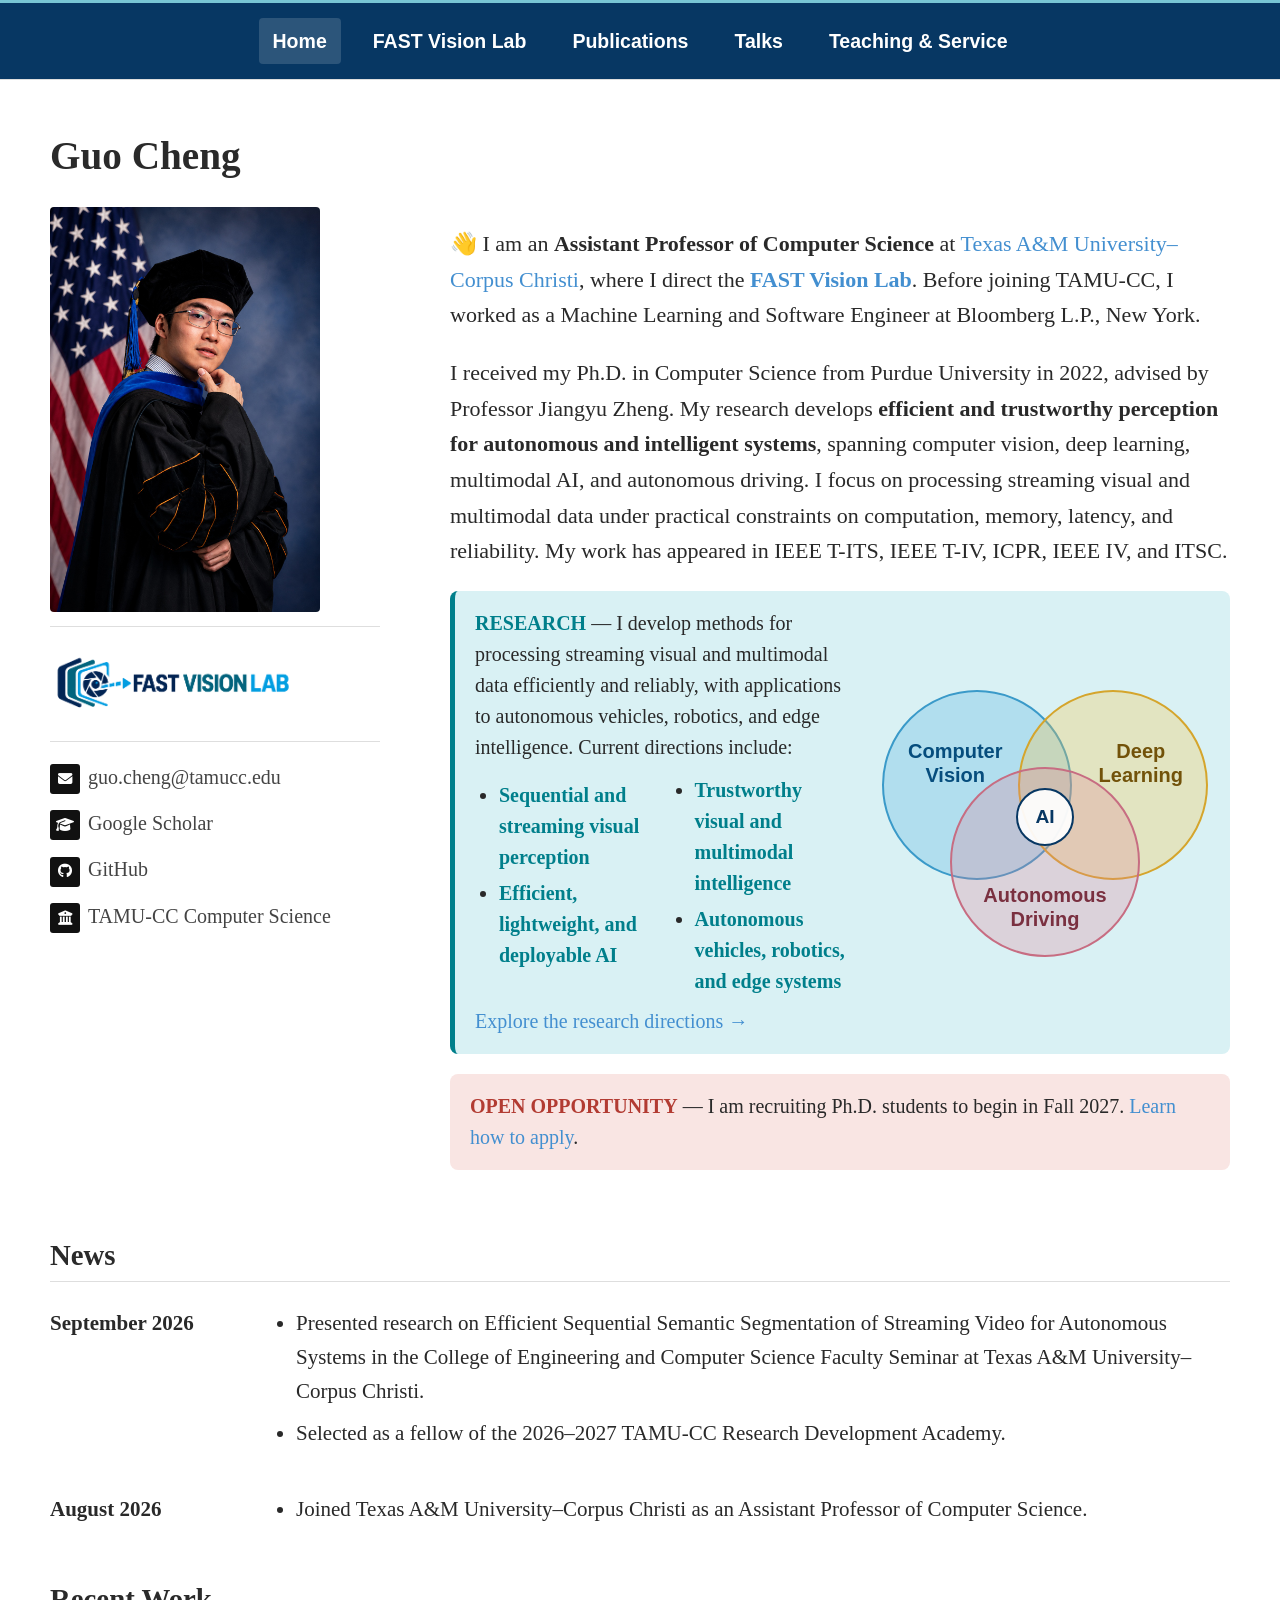
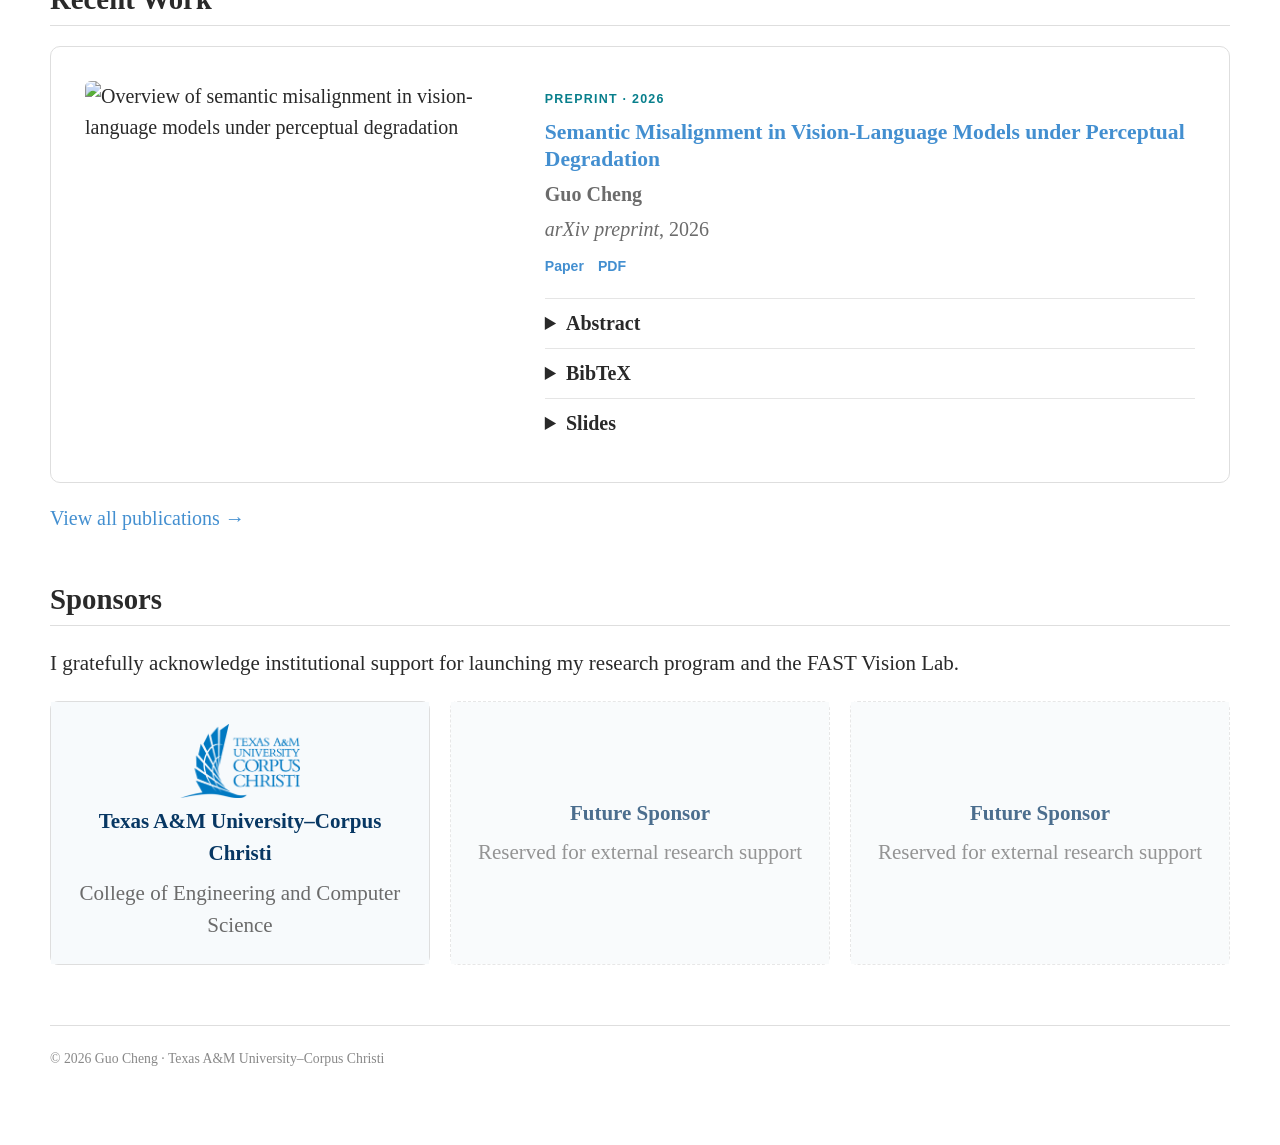
==== commit f564b464: "update" ====
--- a/index.html
+++ b/index.html
@@ -49,7 +49,7 @@
 
   <section><h2>Sponsors</h2><p>I gratefully acknowledge institutional support for launching my research program and the FAST Vision Lab.</p>
     <div class="sponsor-grid">
-      <a class="sponsor-card" href="https://www.tamucc.edu/engineering/" aria-label="Texas A&amp;M University-Corpus Christi College of Engineering and Computer Science"><div class="sponsor-placeholder"><img class="sponsor-logo" src="assets/tamucc-coecs-logo.jpg" alt="TAMU-CC College of Engineering and Computer Science"><strong>Texas A&amp;M University&ndash;Corpus Christi</strong><span>College of Engineering and Computer Science</span></div></a>
+      <a class="sponsor-card" href="https://www.tamucc.edu/engineering/" aria-label="Texas A&amp;M University-Corpus Christi College of Engineering and Computer Science"><div class="sponsor-placeholder"><img class="sponsor-logo" src="assets/tamucc-coecs-logo.png" alt="TAMU-CC College of Engineering and Computer Science"><strong>Texas A&amp;M University&ndash;Corpus Christi</strong><span>College of Engineering and Computer Science</span></div></a>
       <div class="sponsor-card future"><div class="sponsor-placeholder"><strong>Future Sponsor</strong><span>Reserved for external research support</span></div></div>
       <div class="sponsor-card future"><div class="sponsor-placeholder"><strong>Future Sponsor</strong><span>Reserved for external research support</span></div></div>
     </div>
--- a/style.css
+++ b/style.css
@@ -18,3 +18,7 @@
 /* Larger navigation and Home-page typography */
 .nav a{font-size:1.22rem;font-weight:700}.home-shell,.home-wide{font-size:20px}.home-shell .intro{font-size:1.1em}.home-wide .news-row,.home-wide .sponsor-grid,.home-wide>section:last-of-type>p{font-size:1.05em}.home-wide .news-date{font-weight:600}
 @media(max-width:600px){.nav a{font-size:1rem}.home-shell,.home-wide{font-size:18px}.home-shell .intro{font-size:1em}.home-wide .news-row,.home-wide .sponsor-grid,.home-wide>section:last-of-type>p{font-size:1em}}
+
+/* Lab section navigation and year-grouped talks */
+.lab-subnav a{font-size:1.12rem;font-weight:800}.talks-page{font-size:19px}.talks-page>h1{font-size:3rem}.talk-year h2{margin:38px 0 12px;padding:0;border:0;color:var(--navy);font-family:"Segoe UI",Arial,sans-serif;font-size:1.75rem}.talk-list{margin:0;padding-left:32px}.talk-list li{margin:0 0 18px;line-height:1.6}
+@media(max-width:600px){.lab-subnav a{display:inline-block;margin:3px 14px 3px 0;font-size:1rem}.talks-page{font-size:17px}.talks-page>h1{font-size:2.35rem}}
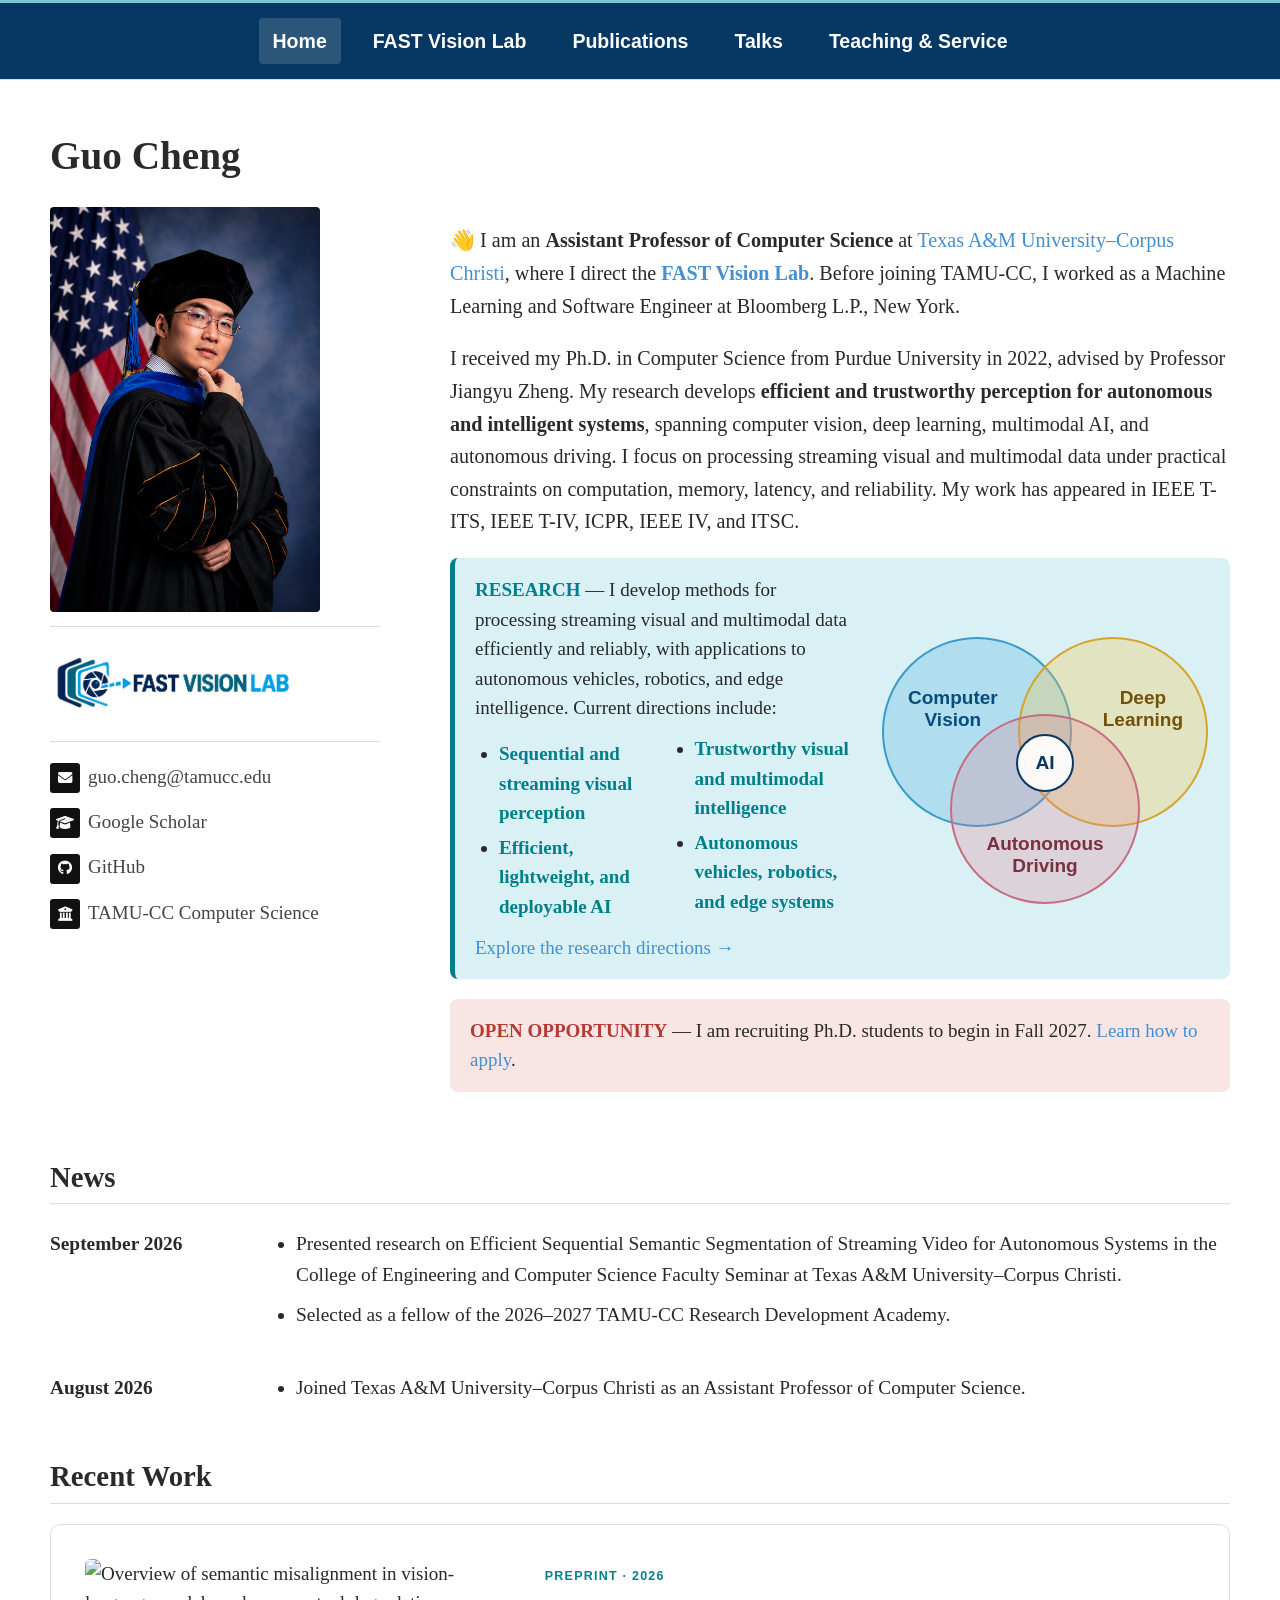
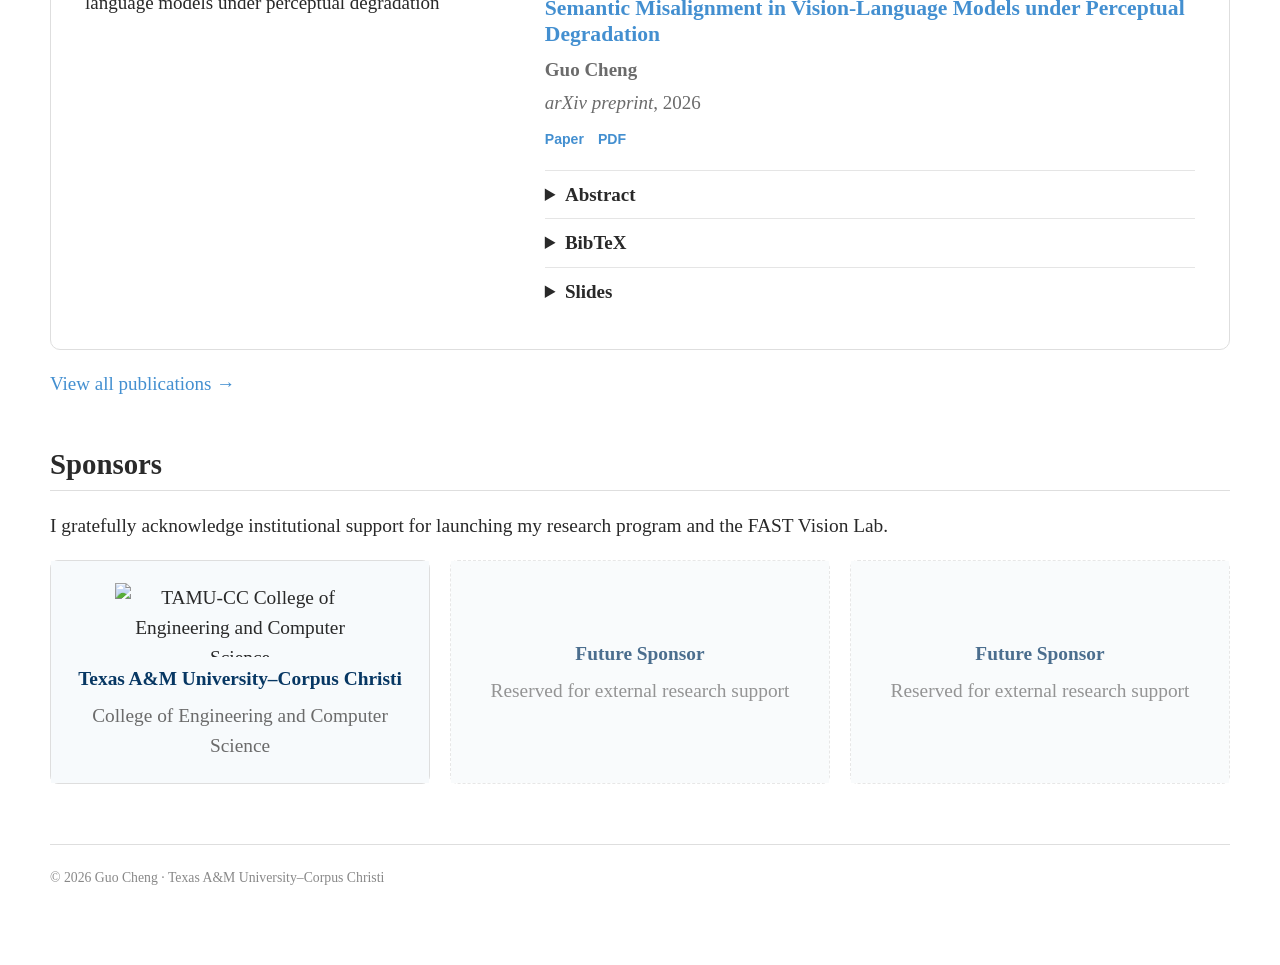
==== commit c0d70671: "update" ====
--- a/index.html
+++ b/index.html
@@ -1,4 +1,4 @@
-<!doctype html><!-- VERSION 15: LARGER TYPOGRAPHY --><html lang="en"><head><meta charset="utf-8"><meta name="viewport" content="width=device-width,initial-scale=1"><title>Guo Cheng | Computer Science | TAMU-CC</title><meta name="description" content="Guo Cheng is an Assistant Professor of Computer Science at Texas A&M University-Corpus Christi and director of the FAST Vision Lab."><link rel="stylesheet" href="style.css?v=15"><link rel="stylesheet" href="https://cdnjs.cloudflare.com/ajax/libs/font-awesome/6.5.1/css/all.min.css"></head><body>
+<!doctype html><!-- VERSION 17: SLIGHTLY SMALLER HOME TEXT --><html lang="en"><head><meta charset="utf-8"><meta name="viewport" content="width=device-width,initial-scale=1"><title>Guo Cheng | Computer Science | TAMU-CC</title><meta name="description" content="Guo Cheng is an Assistant Professor of Computer Science at Texas A&M University-Corpus Christi and director of the FAST Vision Lab."><link rel="stylesheet" href="style.css?v=17"><link rel="stylesheet" href="https://cdnjs.cloudflare.com/ajax/libs/font-awesome/6.5.1/css/all.min.css"></head><body>
 <nav class="nav" aria-label="Primary navigation"><div class="nav-inner"><a class="active" href="index.html">Home</a><a href="lab.html">FAST Vision Lab</a><a href="publications.html">Publications</a><a href="talks.html">Talks</a><a href="services.html">Teaching &amp; Service</a></div></nav>
 <div class="home-shell">
 <div class="profile-row">
@@ -49,7 +49,7 @@
 
   <section><h2>Sponsors</h2><p>I gratefully acknowledge institutional support for launching my research program and the FAST Vision Lab.</p>
     <div class="sponsor-grid">
-      <a class="sponsor-card" href="https://www.tamucc.edu/engineering/" aria-label="Texas A&amp;M University-Corpus Christi College of Engineering and Computer Science"><div class="sponsor-placeholder"><img class="sponsor-logo" src="assets/tamucc-coecs-logo.png" alt="TAMU-CC College of Engineering and Computer Science"><strong>Texas A&amp;M University&ndash;Corpus Christi</strong><span>College of Engineering and Computer Science</span></div></a>
+      <a class="sponsor-card" href="https://www.tamucc.edu/engineering/" aria-label="Texas A&amp;M University-Corpus Christi College of Engineering and Computer Science"><div class="sponsor-placeholder"><img class="sponsor-logo" src="assets/tamucc-coecs-logo.jpg" alt="TAMU-CC College of Engineering and Computer Science"><strong>Texas A&amp;M University&ndash;Corpus Christi</strong><span>College of Engineering and Computer Science</span></div></a>
       <div class="sponsor-card future"><div class="sponsor-placeholder"><strong>Future Sponsor</strong><span>Reserved for external research support</span></div></div>
       <div class="sponsor-card future"><div class="sponsor-placeholder"><strong>Future Sponsor</strong><span>Reserved for external research support</span></div></div>
     </div>
--- a/style.css
+++ b/style.css
@@ -16,8 +16,8 @@
 @media(max-width:600px){.home-shell,.home-wide{font-size:17px}.home-shell .intro{font-size:1em}}
 
 /* Larger navigation and Home-page typography */
-.nav a{font-size:1.22rem;font-weight:700}.home-shell,.home-wide{font-size:20px}.home-shell .intro{font-size:1.1em}.home-wide .news-row,.home-wide .sponsor-grid,.home-wide>section:last-of-type>p{font-size:1.05em}.home-wide .news-date{font-weight:600}
-@media(max-width:600px){.nav a{font-size:1rem}.home-shell,.home-wide{font-size:18px}.home-shell .intro{font-size:1em}.home-wide .news-row,.home-wide .sponsor-grid,.home-wide>section:last-of-type>p{font-size:1em}}
+.nav a{font-size:1.22rem;font-weight:700}.home-shell,.home-wide{font-size:19px}.home-shell .intro{font-size:1.06em}.home-wide .news-row,.home-wide .sponsor-grid,.home-wide>section:last-of-type>p{font-size:1.02em}.home-wide .news-date{font-weight:600}
+@media(max-width:600px){.nav a{font-size:1rem}.home-shell,.home-wide{font-size:17px}.home-shell .intro{font-size:1em}.home-wide .news-row,.home-wide .sponsor-grid,.home-wide>section:last-of-type>p{font-size:1em}}
 
 /* Lab section navigation and year-grouped talks */
 .lab-subnav a{font-size:1.12rem;font-weight:800}.talks-page{font-size:19px}.talks-page>h1{font-size:3rem}.talk-year h2{margin:38px 0 12px;padding:0;border:0;color:var(--navy);font-family:"Segoe UI",Arial,sans-serif;font-size:1.75rem}.talk-list{margin:0;padding-left:32px}.talk-list li{margin:0 0 18px;line-height:1.6}
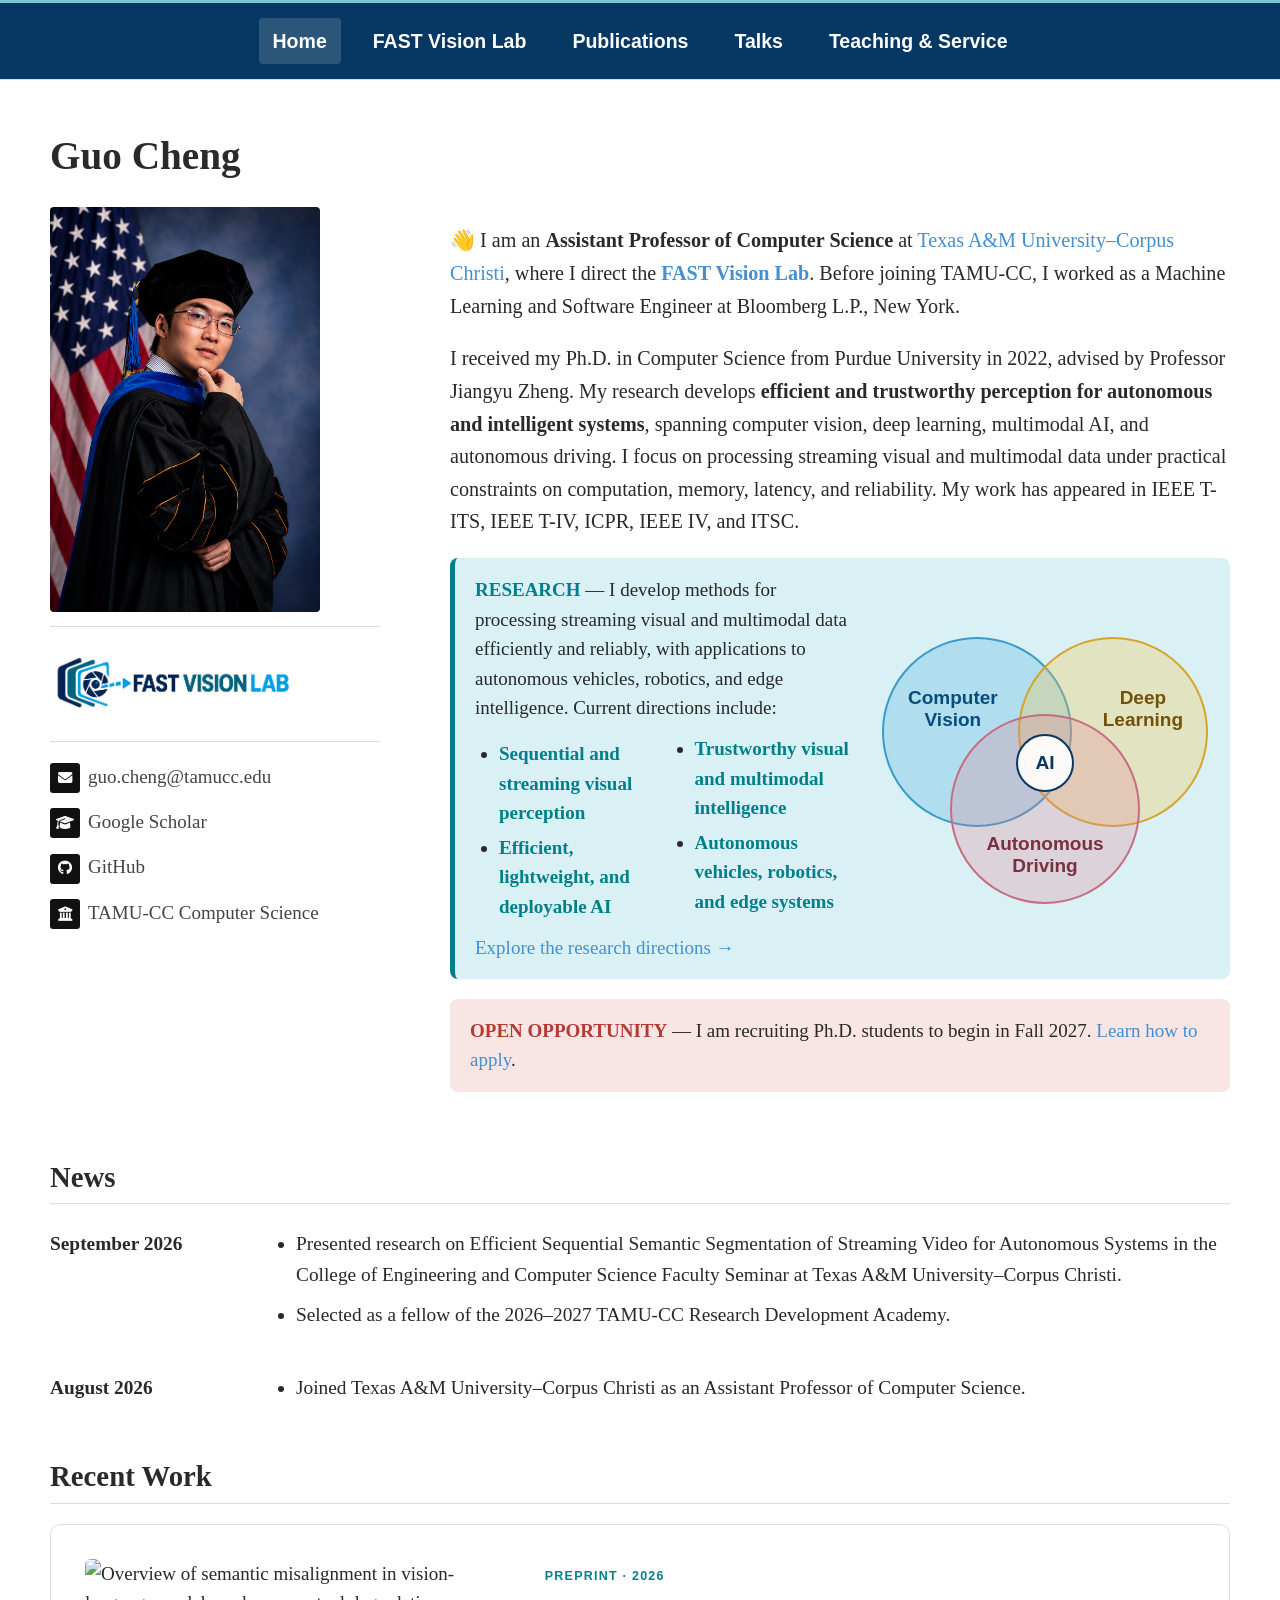
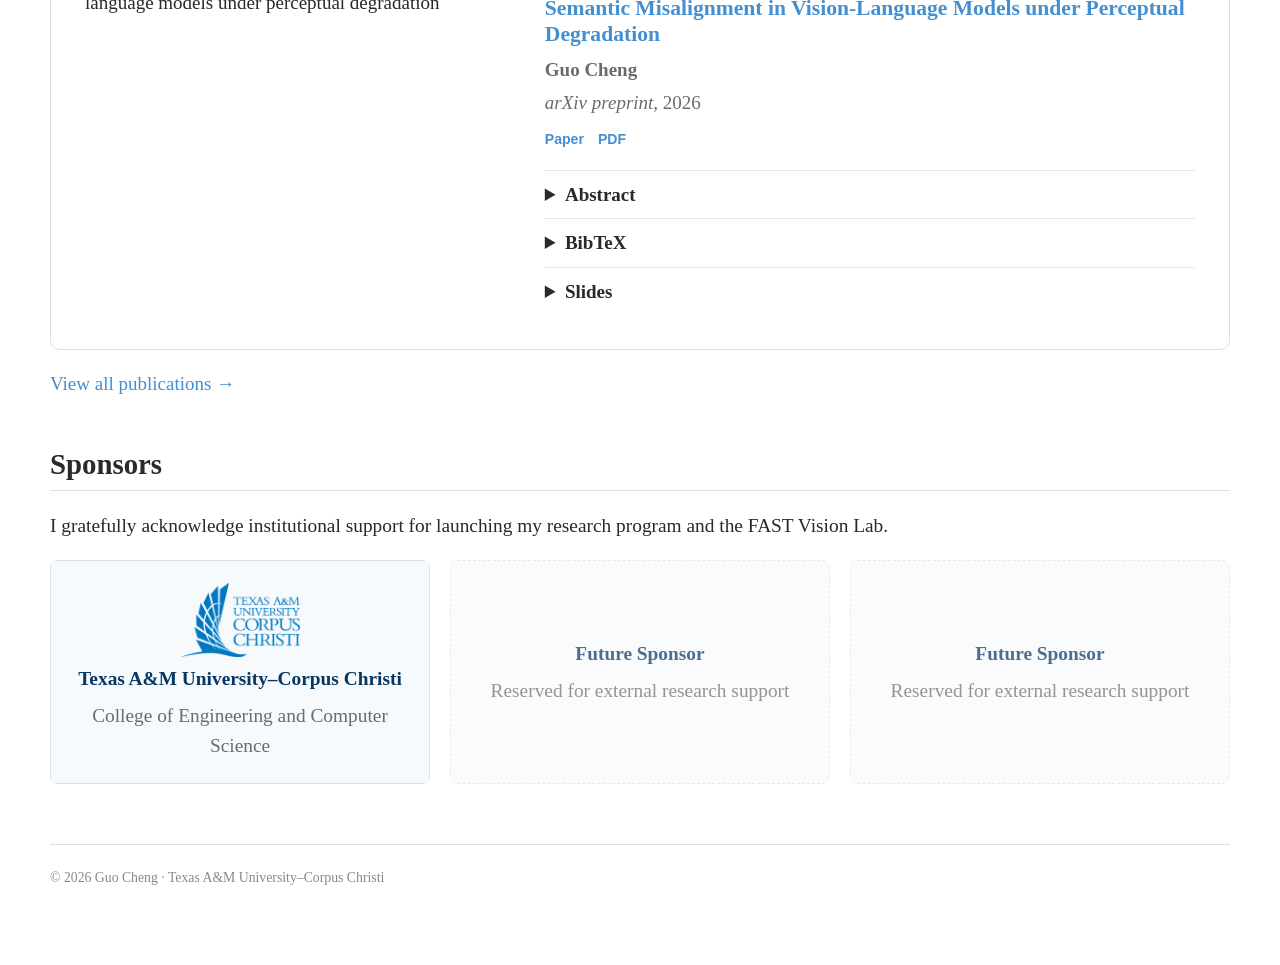
==== commit 980cbea1: "update" ====
--- a/index.html
+++ b/index.html
@@ -49,7 +49,7 @@
 
   <section><h2>Sponsors</h2><p>I gratefully acknowledge institutional support for launching my research program and the FAST Vision Lab.</p>
     <div class="sponsor-grid">
-      <a class="sponsor-card" href="https://www.tamucc.edu/engineering/" aria-label="Texas A&amp;M University-Corpus Christi College of Engineering and Computer Science"><div class="sponsor-placeholder"><img class="sponsor-logo" src="assets/tamucc-coecs-logo.jpg" alt="TAMU-CC College of Engineering and Computer Science"><strong>Texas A&amp;M University&ndash;Corpus Christi</strong><span>College of Engineering and Computer Science</span></div></a>
+      <a class="sponsor-card" href="https://www.tamucc.edu/engineering/" aria-label="Texas A&amp;M University-Corpus Christi College of Engineering and Computer Science"><div class="sponsor-placeholder"><img class="sponsor-logo" src="assets/tamucc-coecs-logo.png" alt="TAMU-CC College of Engineering and Computer Science"><strong>Texas A&amp;M University&ndash;Corpus Christi</strong><span>College of Engineering and Computer Science</span></div></a>
       <div class="sponsor-card future"><div class="sponsor-placeholder"><strong>Future Sponsor</strong><span>Reserved for external research support</span></div></div>
       <div class="sponsor-card future"><div class="sponsor-placeholder"><strong>Future Sponsor</strong><span>Reserved for external research support</span></div></div>
     </div>
--- a/style.css
+++ b/style.css
@@ -22,3 +22,7 @@
 /* Lab section navigation and year-grouped talks */
 .lab-subnav a{font-size:1.12rem;font-weight:800}.talks-page{font-size:19px}.talks-page>h1{font-size:3rem}.talk-year h2{margin:38px 0 12px;padding:0;border:0;color:var(--navy);font-family:"Segoe UI",Arial,sans-serif;font-size:1.75rem}.talk-list{margin:0;padding-left:32px}.talk-list li{margin:0 0 18px;line-height:1.6}
 @media(max-width:600px){.lab-subnav a{display:inline-block;margin:3px 14px 3px 0;font-size:1rem}.talks-page{font-size:17px}.talks-page>h1{font-size:2.35rem}}
+
+/* Lab News cards */
+.lab-news-list{display:grid;gap:18px}.lab-news-card{position:relative;padding:23px 28px 23px 38px;border:1px solid #e2e7eb;border-radius:16px;background:#fff;box-shadow:0 2px 8px rgba(7,55,99,.035)}.lab-news-card::before{content:"";position:absolute;top:20px;bottom:20px;left:20px;width:4px;border-radius:999px;background:#c9ebf0}.lab-news-meta{display:flex;align-items:center;gap:10px;color:#9aa2ad;font-family:"Segoe UI",Arial,sans-serif;font-size:.86rem}.lab-news-category{display:inline-flex;align-items:center;gap:8px;color:var(--teal);font-weight:800;letter-spacing:.035em;text-transform:uppercase}.lab-news-dot{width:8px;height:8px;border-radius:50%;background:currentColor}.lab-news-card.announcement .lab-news-category{color:#f06f23}.lab-news-card.event .lab-news-category{color:#377ff0}.lab-news-separator{color:#c0c6cc}.lab-news-card h3{margin:8px 0 4px;font-family:"Segoe UI",Arial,sans-serif;font-size:1.18rem}.lab-news-card p{margin:0;color:var(--muted);line-height:1.55}
+@media(max-width:600px){.lab-news-card{padding:20px 18px 20px 30px;border-radius:12px}.lab-news-card::before{left:14px;top:17px;bottom:17px}.lab-news-meta{align-items:flex-start;flex-wrap:wrap;gap:5px 8px}.lab-news-card h3{font-size:1.08rem}}
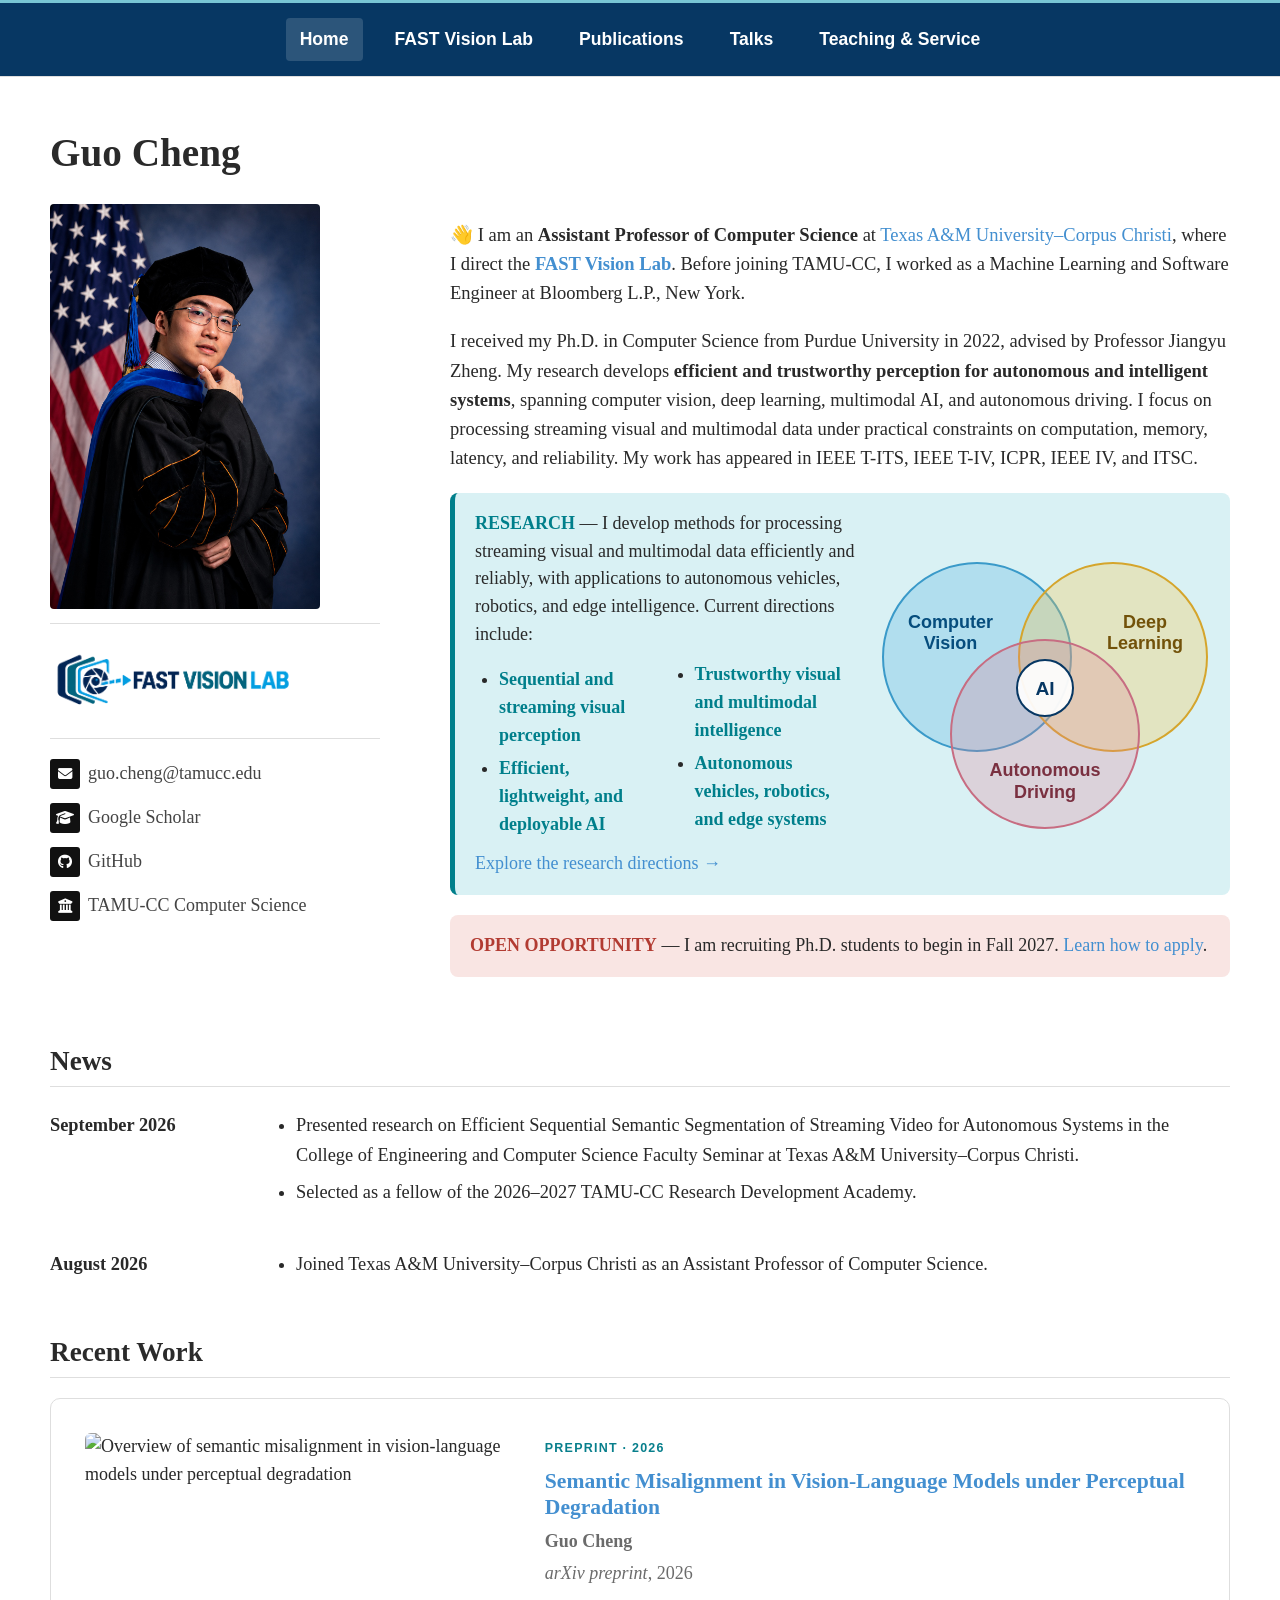
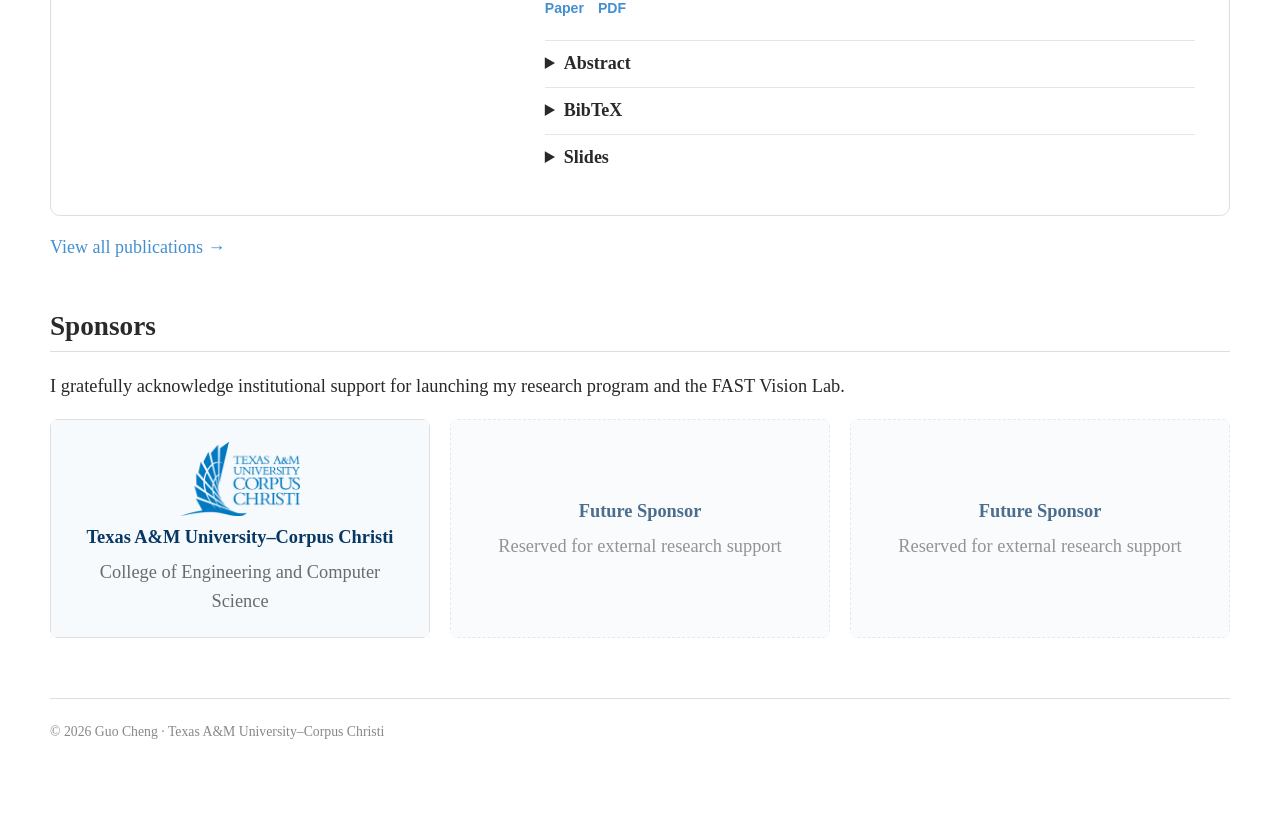
==== commit 4f84142d: "update" ====
--- a/index.html
+++ b/index.html
@@ -1,4 +1,4 @@
-<!doctype html><!-- VERSION 17: SLIGHTLY SMALLER HOME TEXT --><html lang="en"><head><meta charset="utf-8"><meta name="viewport" content="width=device-width,initial-scale=1"><title>Guo Cheng | Computer Science | TAMU-CC</title><meta name="description" content="Guo Cheng is an Assistant Professor of Computer Science at Texas A&M University-Corpus Christi and director of the FAST Vision Lab."><link rel="stylesheet" href="style.css?v=17"><link rel="stylesheet" href="https://cdnjs.cloudflare.com/ajax/libs/font-awesome/6.5.1/css/all.min.css"></head><body>
+<!doctype html><!-- VERSION 19: UNIFIED TYPOGRAPHY --><html lang="en"><head><meta charset="utf-8"><meta name="viewport" content="width=device-width,initial-scale=1"><title>Guo Cheng | Computer Science | TAMU-CC</title><meta name="description" content="Guo Cheng is an Assistant Professor of Computer Science at Texas A&M University-Corpus Christi and director of the FAST Vision Lab."><link rel="stylesheet" href="style.css?v=19"><link rel="stylesheet" href="https://cdnjs.cloudflare.com/ajax/libs/font-awesome/6.5.1/css/all.min.css"></head><body>
 <nav class="nav" aria-label="Primary navigation"><div class="nav-inner"><a class="active" href="index.html">Home</a><a href="lab.html">FAST Vision Lab</a><a href="publications.html">Publications</a><a href="talks.html">Talks</a><a href="services.html">Teaching &amp; Service</a></div></nav>
 <div class="home-shell">
 <div class="profile-row">
--- a/style.css
+++ b/style.css
@@ -26,3 +26,31 @@
 /* Lab News cards */
 .lab-news-list{display:grid;gap:18px}.lab-news-card{position:relative;padding:23px 28px 23px 38px;border:1px solid #e2e7eb;border-radius:16px;background:#fff;box-shadow:0 2px 8px rgba(7,55,99,.035)}.lab-news-card::before{content:"";position:absolute;top:20px;bottom:20px;left:20px;width:4px;border-radius:999px;background:#c9ebf0}.lab-news-meta{display:flex;align-items:center;gap:10px;color:#9aa2ad;font-family:"Segoe UI",Arial,sans-serif;font-size:.86rem}.lab-news-category{display:inline-flex;align-items:center;gap:8px;color:var(--teal);font-weight:800;letter-spacing:.035em;text-transform:uppercase}.lab-news-dot{width:8px;height:8px;border-radius:50%;background:currentColor}.lab-news-card.announcement .lab-news-category{color:#f06f23}.lab-news-card.event .lab-news-category{color:#377ff0}.lab-news-separator{color:#c0c6cc}.lab-news-card h3{margin:8px 0 4px;font-family:"Segoe UI",Arial,sans-serif;font-size:1.18rem}.lab-news-card p{margin:0;color:var(--muted);line-height:1.55}
 @media(max-width:600px){.lab-news-card{padding:20px 18px 20px 30px;border-radius:12px}.lab-news-card::before{left:14px;top:17px;bottom:17px}.lab-news-meta{align-items:flex-start;flex-wrap:wrap;gap:5px 8px}.lab-news-card h3{font-size:1.08rem}}
+
+/* Version 19: unified typography across the website */
+body{font-size:17px;line-height:1.55}
+.nav a{font-size:1.1rem;font-weight:700}
+.page{font-size:1rem}
+.page>h1,.publication-page header h1,.talks-page>h1,.teaching-service-page>h1{font-size:2.5rem;margin-top:0;margin-bottom:30px}
+.page h2{font-size:1.6rem}
+.page h3{font-size:1.15rem}
+.lab-hero h1{font-size:3rem}
+.lab-subnav a{font-size:1rem}
+.home-shell,.home-wide{font-size:18px}
+.home-shell .intro{font-size:1.03em;line-height:1.58}
+.home-wide h2{font-size:1.7rem}
+.talks-page{font-size:1rem}
+.talk-year h2{margin:34px 0 10px;padding:0;border:0;font-size:1.25rem}
+.talk-list{padding-left:28px}
+.talk-list li{margin-bottom:15px;line-height:1.55}
+.publication-page .pub-year,.publication-page .pub-tag{font-size:.95rem}
+.teaching-service-page section{max-width:1150px}
+.course-title{display:flex;align-items:baseline;gap:.55rem;flex-wrap:wrap}
+.course-term{color:var(--teal);font-family:"Segoe UI",Arial,sans-serif;font-size:.82em;font-weight:700}
+.service-group{margin:28px 0 38px}
+.service-group h3{margin-bottom:12px;font-size:1.2rem}
+.service-list{margin:0;padding-left:28px}
+.service-list>li{margin-bottom:16px}
+.service-list ul{margin-top:8px;padding-left:28px}
+.service-list ul li{margin:5px 0}
+@media(max-width:600px){body{font-size:16px}.nav a{font-size:.95rem}.page>h1,.publication-page header h1,.talks-page>h1,.teaching-service-page>h1{font-size:2.15rem}.page h2{font-size:1.45rem}.page h3{font-size:1.08rem}.lab-hero h1{font-size:2.3rem}.lab-subnav a{font-size:.95rem}.home-shell,.home-wide{font-size:16px}.talk-year h2{font-size:1.15rem}}
